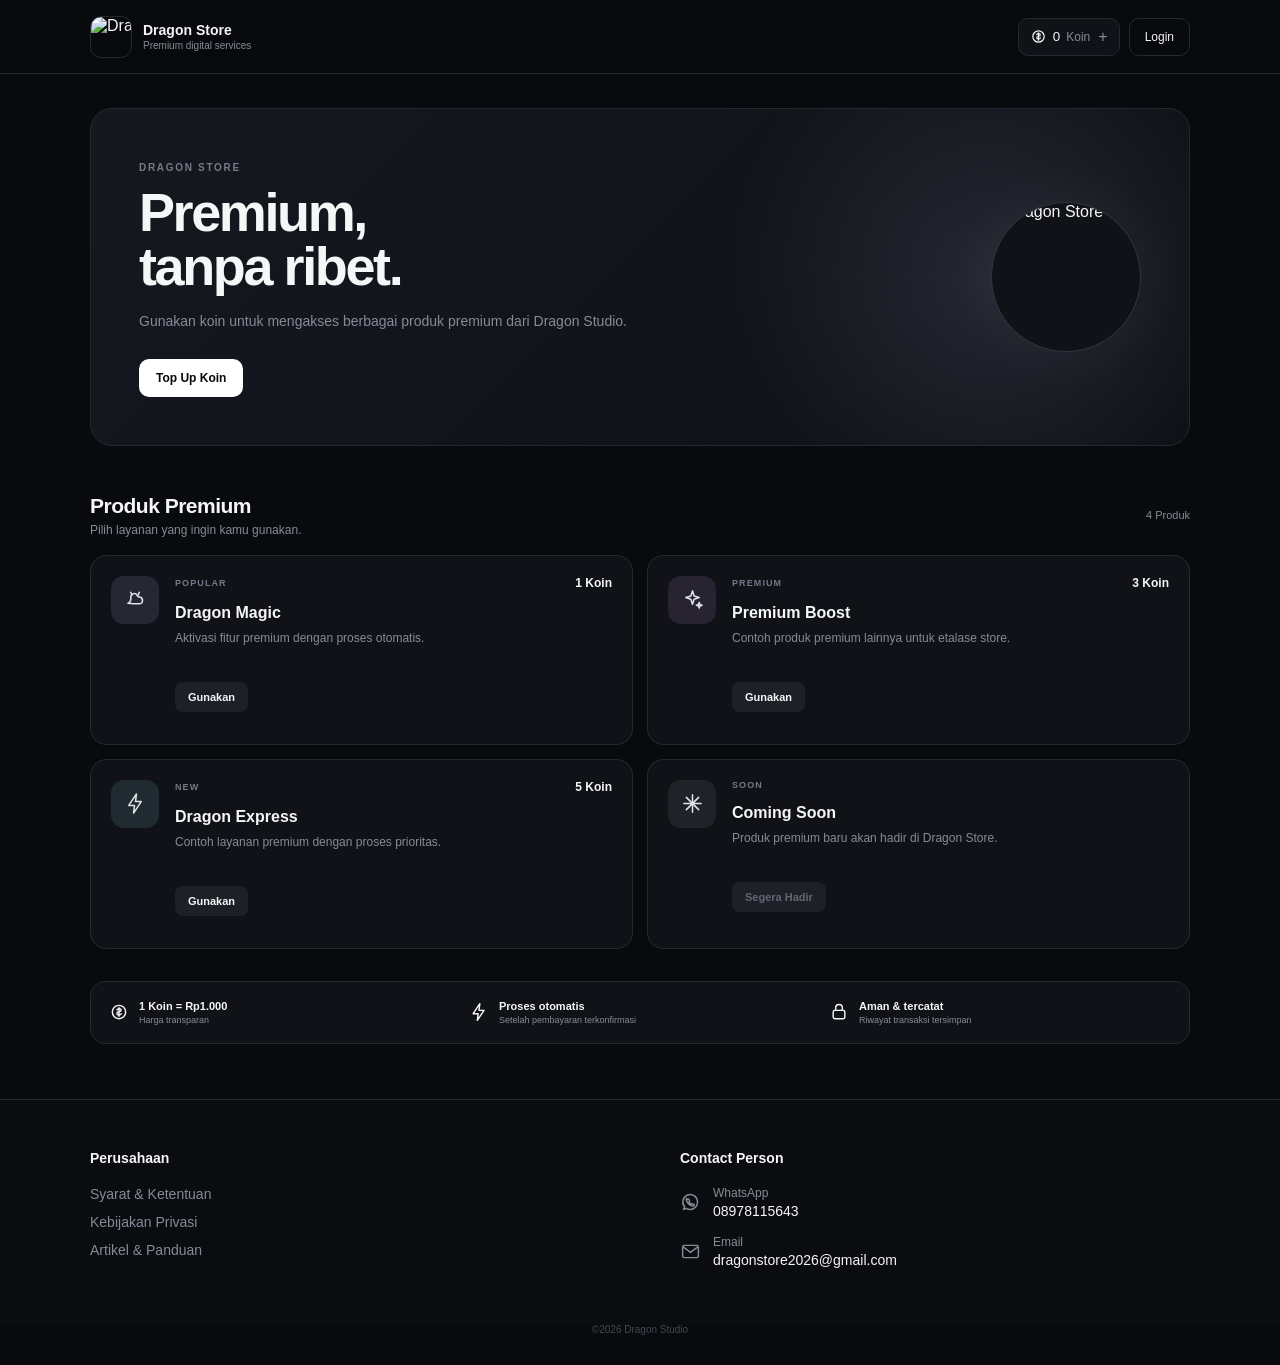
==== index.html @ 84c29829 "Add files via upload" ====
<!DOCTYPE html>
<html lang="id">
<head>
  <meta charset="UTF-8">
  <meta name="viewport" content="width=device-width, initial-scale=1.0">

  <title>Dragon Store</title>

  <link rel="stylesheet" href="style.css">
</head>

<body>

  <!-- =========================
       NAVBAR
  ========================== -->

  <header class="navbar">

    <div class="brand">

      <img
        src="assets/logo.jpg"
        alt="Dragon Store"
        class="brand-logo"
      >

      <div>
        <div class="brand-name">
          Dragon Store
        </div>

        <div class="brand-subtitle">
          Premium digital services
        </div>
      </div>

    </div>


    <div class="nav-actions">

      <!-- COIN BALANCE -->

      <button
        class="coin-pill"
        id="openTopup"
      >

        <svg
          class="icon coin-icon"
          viewBox="0 0 24 24"
          aria-hidden="true"
        >
          <circle
            cx="12"
            cy="12"
            r="8"
          ></circle>

          <path
            d="M9.5 9.5c.4-1 1.4-1.5 2.6-1.5
               1.4 0 2.4.7 2.4 1.8
               0 1.2-1.1 1.7-2.5 1.9
               -1.3.2-2.5.7-2.5 1.9
               0 1.1 1 1.9 2.5 1.9
               1.2 0 2.2-.5 2.6-1.5"
          ></path>

          <path
            d="M12 6.8v10.4"
          ></path>

        </svg>


        <span id="coinBalance">
          0
        </span>

        <span class="coin-label">
          Koin
        </span>

        <span class="plus">
          +
        </span>

      </button>


      <!-- LOGIN -->

      <button class="login-btn">
        Login
      </button>

    </div>

  </header>



  <!-- =========================
       MAIN
  ========================== -->

  <main class="container">


    <!-- =========================
         HERO
    ========================== -->

    <section class="hero">

      <div>

        <span class="eyebrow">
          DRAGON STORE
        </span>


        <h1>
          Premium,<br>
          tanpa ribet.
        </h1>


        <p>
          Gunakan koin untuk mengakses
          berbagai produk premium dari
          Dragon Studio.
        </p>


        <button
          class="hero-btn"
          id="heroTopup"
        >
          Top Up Koin
        </button>

      </div>


      <!-- LOGO -->

      <div class="hero-logo">

        <img
          src="assets/logo.jpg"
          alt="Dragon Store"
        >

      </div>

    </section>



    <!-- =========================
         PRODUCT HEADER
    ========================== -->

    <section class="section-head">

      <div>

        <h2>
          Produk Premium
        </h2>

        <p>
          Pilih layanan yang ingin kamu gunakan.
        </p>

      </div>


      <span class="product-count">
        4 Produk
      </span>

    </section>



    <!-- =========================
         PRODUCTS
    ========================== -->

    <section class="products">


      <!-- DRAGON MAGIC -->

      <article class="product-card featured">

        <div class="product-icon">

          <svg
            viewBox="0 0 24 24"
            aria-hidden="true"
          >

            <path
              d="M4 16c2.5-1.1 3.4-3.7 3.1-6.1
                 -.2-1.6.7-3.2 2.3-3.8
                 1.7-.7 3.5.1 4.3 1.6
                 .5 1 1.4 1.6 2.5 1.8
                 1.8.3 3.1 1.7 3.1 3.5
                 0 2-1.6 3.5-3.7 3.5
                 H10c-2.2 0-4.2-.2-6-.5Z"
            ></path>

            <path
              d="M8.5 7.1 7 4.5"
            ></path>

            <path
              d="M14.8 7.2 16 4.5"
            ></path>

          </svg>

        </div>


        <div class="product-content">

          <div class="product-top">

            <span class="tag">
              POPULAR
            </span>

            <span class="price">
              1 Koin
            </span>

          </div>


          <h3>
            Dragon Magic
          </h3>


          <p>
            Aktivasi fitur premium
            dengan proses otomatis.
          </p>


          <button
            class="buy-btn"
            data-product="Dragon Magic"
            data-price="1"
          >
            Gunakan
          </button>

        </div>

      </article>



      <!-- PREMIUM BOOST -->

      <article class="product-card">

        <div class="product-icon purple">

          <svg
            viewBox="0 0 24 24"
            aria-hidden="true"
          >

            <path
              d="m12 3 1.7 5.3L19 10
                 l-5.3 1.7L12 17
                 l-1.7-5.3L5 10
                 l5.3-1.7L12 3Z"
            ></path>

            <path
              d="m19 15 .7 2.3L22 18
                 l-2.3.7L19 21
                 l-.7-2.3L16 18
                 l2.3-.7L19 15Z"
            ></path>

          </svg>

        </div>


        <div class="product-content">

          <div class="product-top">

            <span class="tag">
              PREMIUM
            </span>

            <span class="price">
              3 Koin
            </span>

          </div>


          <h3>
            Premium Boost
          </h3>


          <p>
            Contoh produk premium lainnya
            untuk etalase store.
          </p>


          <button
            class="buy-btn"
            data-product="Premium Boost"
            data-price="3"
          >
            Gunakan
          </button>

        </div>

      </article>



      <!-- DRAGON EXPRESS -->

      <article class="product-card">

        <div class="product-icon blue">

          <svg
            viewBox="0 0 24 24"
            aria-hidden="true"
          >

            <path
              d="m13 2-8 12h6l-1 8
                 8-12h-6l1-8Z"
            ></path>

          </svg>

        </div>


        <div class="product-content">

          <div class="product-top">

            <span class="tag">
              NEW
            </span>

            <span class="price">
              5 Koin
            </span>

          </div>


          <h3>
            Dragon Express
          </h3>


          <p>
            Contoh layanan premium
            dengan proses prioritas.
          </p>


          <button
            class="buy-btn"
            data-product="Dragon Express"
            data-price="5"
          >
            Gunakan
          </button>

        </div>

      </article>



      <!-- COMING SOON -->

      <article class="product-card muted-card">

        <div class="product-icon gray">

          <svg
            viewBox="0 0 24 24"
            aria-hidden="true"
          >

            <path
              d="M12 3v18"
            ></path>

            <path
              d="M3 12h18"
            ></path>

            <path
              d="M5.6 5.6l12.8 12.8"
            ></path>

            <path
              d="M18.4 5.6 5.6 18.4"
            ></path>

          </svg>

        </div>


        <div class="product-content">

          <div class="product-top">

            <span class="tag">
              SOON
            </span>

          </div>


          <h3>
            Coming Soon
          </h3>


          <p>
            Produk premium baru akan
            hadir di Dragon Store.
          </p>


          <button
            class="buy-btn disabled"
            disabled
          >
            Segera Hadir
          </button>

        </div>

      </article>

    </section>



    <!-- =========================
         INFO STRIP
    ========================== -->

    <section class="info-strip">


      <!-- PRICE -->

      <div>

        <svg
          class="info-icon"
          viewBox="0 0 24 24"
          aria-hidden="true"
        >

          <circle
            cx="12"
            cy="12"
            r="8"
          ></circle>

          <path
            d="M9.5 9.5c.4-1 1.4-1.5 2.6-1.5
               1.4 0 2.4.7 2.4 1.8
               0 1.2-1.1 1.7-2.5 1.9
               -1.3.2-2.5.7-2.5 1.9
               0 1.1 1 1.9 2.5 1.9
               1.2 0 2.2-.5 2.6-1.5"
          ></path>

          <path
            d="M12 6.8v10.4"
          ></path>

        </svg>


        <span>

          <strong>
            1 Koin = Rp1.000
          </strong>

          <small>
            Harga transparan
          </small>

        </span>

      </div>



      <!-- FAST -->

      <div>

        <svg
          class="info-icon"
          viewBox="0 0 24 24"
          aria-hidden="true"
        >

          <path
            d="m13 2-8 12h6l-1 8
               8-12h-6l1-8Z"
          ></path>

        </svg>


        <span>

          <strong>
            Proses otomatis
          </strong>

          <small>
            Setelah pembayaran terkonfirmasi
          </small>

        </span>

      </div>



      <!-- SECURITY -->

      <div>

        <svg
          class="info-icon"
          viewBox="0 0 24 24"
          aria-hidden="true"
        >

          <rect
            x="5"
            y="10"
            width="14"
            height="10"
            rx="2"
          ></rect>

          <path
            d="M8 10V7a4 4 0 0 1 8 0v3"
          ></path>

        </svg>


        <span>

          <strong>
            Aman & tercatat
          </strong>

          <small>
            Riwayat transaksi tersimpan
          </small>

        </span>

      </div>

    </section>

  </main>



  <!-- =========================
       TOP UP MODAL
  ========================== -->

  <div
    class="modal-backdrop"
    id="topupModal"
  >

    <div class="modal">


      <button
        class="close-btn"
        id="closeTopup"
        aria-label="Tutup"
      >
        �
      </button>


      <span class="eyebrow">
        WALLET
      </span>


      <h2>
        Top Up Koin
      </h2>


      <p class="modal-desc">
        1 Koin bernilai Rp1.000.
        Pilih paket yang kamu inginkan.
      </p>



      <!-- CURRENT BALANCE -->

      <div class="balance-box">

        <span>
          Saldo saat ini
        </span>


        <strong>

          <svg
            class="mini-coin"
            viewBox="0 0 24 24"
            aria-hidden="true"
          >

            <circle
              cx="12"
              cy="12"
              r="8"
            ></circle>

            <path
              d="M9.5 9.5c.4-1 1.4-1.5 2.6-1.5
                 1.4 0 2.4.7 2.4 1.8
                 0 1.2-1.1 1.7-2.5 1.9
                 -1.3.2-2.5.7-2.5 1.9
                 0 1.1 1 1.9 2.5 1.9
                 1.2 0 2.2-.5 2.6-1.5"
            ></path>

            <path
              d="M12 6.8v10.4"
            ></path>

          </svg>


          <span id="modalBalance">
            0
          </span>

          Koin

        </strong>

      </div>



      <!-- PACKAGES -->

      <div class="packages">

        <button
          class="package active"
          data-coins="1"
        >
          <strong>1</strong>
          <span>Koin</span>
          <small>Rp1.000</small>
        </button>


        <button
          class="package"
          data-coins="5"
        >
          <strong>5</strong>
          <span>Koin</span>
          <small>Rp5.000</small>
        </button>


        <button
          class="package"
          data-coins="10"
        >
          <strong>10</strong>
          <span>Koin</span>
          <small>Rp10.000</small>
        </button>


        <button
          class="package"
          data-coins="25"
        >
          <strong>25</strong>
          <span>Koin</span>
          <small>Rp25.000</small>
        </button>


        <button
          class="package"
          data-coins="50"
        >
          <strong>50</strong>
          <span>Koin</span>
          <small>Rp50.000</small>
        </button>


        <button
          class="package"
          data-coins="100"
        >
          <strong>100</strong>
          <span>Koin</span>
          <small>Rp100.000</small>
        </button>

      </div>



      <!-- TOTAL -->

      <div class="checkout-summary">

        <span>
          Total pembayaran
        </span>

        <strong id="topupTotal">
          Rp1.000
        </strong>

      </div>



      <!-- CHECKOUT -->

      <button
        class="checkout-btn"
        id="checkoutBtn"
      >
        Lanjutkan Pembayaran
      </button>


      <p class="demo-note">
        Mode demo: payment gateway belum disambungkan.
      </p>

    </div>

  </div>



  <!-- =========================
       TOAST
  ========================== -->

  <div
    class="toast"
    id="toast"
  ></div>

<section class="footer-info">
  <div class="footer-info-inner">

    <div class="footer-column">
      <h3>Perusahaan</h3>

<a href="terms.html" class="footer-link">
  Syarat & Ketentuan
</a>
<a href="privacy.html" class="footer-link">
  Kebijakan Privasi
</a>
      <a href="#" class="footer-link">Artikel & Panduan</a>
    </div>

    <div class="footer-column">
      <h3>Contact Person</h3>

      <a
        href="https://wa.me/628978115643"
        target="_blank"
        rel="noopener noreferrer"
        class="footer-contact"
      >
        <svg viewBox="0 0 24 24" class="footer-icon">
          <path d="M20 11.5a8.4 8.4 0 0 1-12.8 7.2L4 20l1.3-3.1A8.4 8.4 0 1 1 20 11.5Z"/>
          <path d="M8.5 8.5c.2-.4.4-.4.7-.4h.5c.2 0 .4.1.5.4l.7 1.6c.1.2.1.4-.1.6l-.6.7c.7 1.1 1.6 2 2.8 2.7l.7-.6c.2-.2.4-.2.6-.1l1.6.7c.3.1.4.3.4.5v.5c0 .3-.1.5-.4.7-.5.3-1.1.4-1.7.3-1.5-.3-3.1-1.2-4.5-2.5-1.3-1.3-2.2-2.9-2.5-4.5-.1-.6 0-1.2.3-1.7Z"/>
        </svg>

        <span>
          <small>WhatsApp</small>
          08978115643
        </span>
      </a>

      <a
        href="mailto:dragonstore2026@gmail.com"
        class="footer-contact"
      >
        <svg viewBox="0 0 24 24" class="footer-icon">
          <rect x="3" y="5" width="18" height="14" rx="2"/>
          <path d="m4 7 8 6 8-6"/>
        </svg>

        <span>
          <small>Email</small>
          dragonstore2026@gmail.com
        </span>
      </a>
    </div>

  </div>
</section>

  <!-- =========================
       FOOTER
  ========================== -->

  <footer>
    ©2026 Dragon Studio
  </footer>


  <script src="index.js"></script>

</body>
</html>
---- style.css ----
/* ========================================
   RESET
======================================== */

* {
  box-sizing: border-box;
  margin: 0;
  padding: 0;
}

:root {
  --bg: #090a0d;
  --surface: #101217;
  --surface-hover: #15181e;
  --border: #242831;

  --text: #f5f6f8;
  --muted: #858b98;
  --subtle: #555b67;

  --white: #ffffff;
  --black: #090a0d;
}


/* ========================================
   BODY
======================================== */

body {
  min-height: 100vh;

  background: var(--bg);
  color: var(--text);

  font-family:
    Inter,
    -apple-system,
    BlinkMacSystemFont,
    "Segoe UI",
    sans-serif;
}


/* ========================================
   BUTTON
======================================== */

button {
  font-family: inherit;
}


/* ========================================
   NAVBAR
======================================== */

.navbar {
  position: sticky;
  top: 0;
  z-index: 100;

  height: 74px;

  padding: 0 max(
    22px,
    calc((100% - 1100px) / 2)
  );

  display: flex;
  align-items: center;
  justify-content: space-between;

  border-bottom: 1px solid var(--border);

  background: rgba(9, 10, 13, 0.92);

  backdrop-filter: blur(16px);
}


/* ========================================
   BRAND
======================================== */

.brand {
  display: flex;
  align-items: center;

  gap: 11px;
}

.brand-logo {
  width: 42px;
  height: 42px;

  object-fit: cover;

  border-radius: 11px;

  border: 1px solid var(--border);
}

.brand-name {
  font-size: 14px;
  font-weight: 700;
}

.brand-subtitle {
  margin-top: 2px;

  color: var(--muted);

  font-size: 10px;
}


/* ========================================
   NAV ACTIONS
======================================== */

.nav-actions {
  display: flex;
  align-items: center;

  gap: 9px;
}


/* ========================================
   COIN BUTTON
======================================== */

.coin-pill {
  height: 38px;

  display: flex;
  align-items: center;

  gap: 6px;

  padding: 0 11px;

  border: 1px solid var(--border);
  border-radius: 10px;

  background: var(--surface);
  color: var(--text);

  cursor: pointer;

  transition: 0.2s;
}

.coin-pill:hover {
  background: var(--surface-hover);

  border-color: #343943;
}

.coin-label {
  color: var(--muted);

  font-size: 12px;
}

.plus {
  margin-left: 2px;

  color: var(--muted);

  font-size: 16px;
}


/* ========================================
   SVG ICON
======================================== */

.icon,
.info-icon,
.mini-coin {
  fill: none;

  stroke: currentColor;

  stroke-width: 1.7;

  stroke-linecap: round;
  stroke-linejoin: round;
}

.coin-icon {
  width: 17px;
  height: 17px;
}


/* ========================================
   LOGIN
======================================== */

.login-btn {
  height: 38px;

  padding: 0 15px;

  border: 1px solid var(--border);
  border-radius: 10px;

  background: transparent;

  color: var(--text);

  font-size: 12px;

  cursor: pointer;

  transition: 0.2s;
}

.login-btn:hover {
  background: var(--surface-hover);

  border-color: #343943;
}


/* ========================================
   MAIN CONTAINER
======================================== */

.container {
  width: min(
    calc(100% - 44px),
    1100px
  );

  margin: 0 auto;
}


/* ========================================
   HERO
======================================== */

.hero {
  min-height: 330px;

  margin-top: 34px;

  padding: 48px;

  display: flex;
  align-items: center;
  justify-content: space-between;

  overflow: hidden;

  border: 1px solid var(--border);
  border-radius: 22px;

  background:
    radial-gradient(
      circle at 82% 50%,
      #242832 0,
      transparent 29%
    ),
    linear-gradient(
      135deg,
      #15181f,
      #0e1015
    );
}

.hero-content {
  position: relative;
  z-index: 2;
}


/* ========================================
   EYEBROW
======================================== */

.eyebrow {
  color: #747b88;

  font-size: 10px;

  font-weight: 800;

  letter-spacing: 1.7px;
}


/* ========================================
   HERO TITLE
======================================== */

.hero h1 {
  max-width: 560px;

  margin-top: 10px;

  font-size: clamp(
    32px,
    6vw,
    54px
  );

  line-height: 1;

  letter-spacing: -2.4px;
}


/* ========================================
   HERO DESCRIPTION
======================================== */

.hero p {
  max-width: 500px;

  margin: 17px 0 25px;

  color: var(--muted);

  font-size: 14px;

  line-height: 1.7;
}


/* ========================================
   HERO BUTTON
======================================== */

.hero-btn {
  padding: 12px 17px;

  border: none;
  border-radius: 10px;

  background: var(--white);

  color: var(--black);

  font-size: 12px;

  font-weight: 700;

  cursor: pointer;

  transition: 0.2s;
}

.hero-btn:hover {
  transform: translateY(-1px);

  box-shadow:
    0 8px 25px rgba(
      255,
      255,
      255,
      0.08
    );
}


/* ========================================
   HERO LOGO
======================================== */

.hero-logo {
  width: 150px;
  height: 150px;

  flex: 0 0 auto;

  display: grid;
  place-items: center;

  overflow: hidden;

  border: 1px solid #30343e;

  border-radius: 50%;

  background: #101217;

  box-shadow:
    0 0 80px rgba(
      255,
      255,
      255,
      0.05
    );
}

.hero-logo img {
  width: 100%;
  height: 100%;

  object-fit: cover;
}


/* ========================================
   SECTION HEADER
======================================== */

.section-head {
  display: flex;
  align-items: center;
  justify-content: space-between;

  margin: 48px 0 18px;
}

.section-head h2 {
  font-size: 21px;

  letter-spacing: -0.5px;
}

.section-head p {
  margin-top: 5px;

  color: var(--muted);

  font-size: 12px;
}

.product-count {
  color: var(--muted);

  font-size: 11px;
}


/* ========================================
   PRODUCTS
======================================== */

.products {
  display: grid;

  grid-template-columns:
    repeat(2, 1fr);

  gap: 14px;
}


/* ========================================
   PRODUCT CARD
======================================== */

.product-card {
  min-height: 190px;

  padding: 20px;

  display: flex;

  gap: 16px;

  border: 1px solid var(--border);

  border-radius: 16px;

  background: var(--surface);

  transition:
    transform 0.2s,
    border-color 0.2s,
    background 0.2s;
}

.product-card:hover {
  transform: translateY(-2px);

  border-color: #353a45;

  background: var(--surface-hover);
}


/* ========================================
   PRODUCT ICON
======================================== */

.product-icon {
  width: 48px;
  height: 48px;

  flex: 0 0 auto;

  display: grid;
  place-items: center;

  border-radius: 13px;

  background: #252832;
}

.product-icon svg {
  width: 23px;
  height: 23px;

  fill: none;

  stroke: #dfe2e8;

  stroke-width: 1.6;

  stroke-linecap: round;
  stroke-linejoin: round;
}

.product-icon.purple {
  background: #282330;
}

.product-icon.blue {
  background: #202a31;
}

.product-icon.gray {
  background: #202227;
}


/* ========================================
   PRODUCT CONTENT
======================================== */

.product-content {
  width: 100%;
}

.product-top {
  display: flex;
  align-items: center;
  justify-content: space-between;

  gap: 10px;
}

.tag {
  color: #737987;

  font-size: 9px;

  font-weight: 800;

  letter-spacing: 1.1px;
}

.price {
  font-size: 12px;

  font-weight: 700;
}

.product-card h3 {
  margin-top: 14px;

  font-size: 16px;
}

.product-card p {
  min-height: 38px;

  margin-top: 7px;

  color: var(--muted);

  font-size: 12px;

  line-height: 1.6;
}


/* ========================================
   PRODUCT BUTTON
======================================== */

.buy-btn {
  margin-top: 15px;

  padding: 9px 13px;

  border: none;

  border-radius: 8px;

  background: #1d2027;

  color: var(--text);

  font-size: 11px;

  font-weight: 700;

  cursor: pointer;

  transition: 0.2s;
}

.buy-btn:hover {
  background: #282c35;
}

.buy-btn.disabled {
  color: #626774;

  cursor: default;
}


/* ========================================
   INFO STRIP
======================================== */

.info-strip {
  margin: 32px 0 55px;

  padding: 18px;

  display: grid;

  grid-template-columns:
    repeat(3, 1fr);

  gap: 18px;

  border: 1px solid var(--border);

  border-radius: 15px;

  background: var(--surface);
}

.info-strip div {
  display: flex;

  align-items: center;

  gap: 10px;
}

.info-icon {
  width: 20px;
  height: 20px;

  flex: 0 0 auto;
}

.info-strip strong,
.info-strip small {
  display: block;
}

.info-strip strong {
  font-size: 11px;
}

.info-strip small {
  margin-top: 3px;

  color: var(--muted);

  font-size: 9px;
}


/* ========================================
   FOOTER
======================================== */

footer {
  padding: 0 20px 30px;

  text-align: center;

  color: #444954;

  font-size: 10px;
}


/* ========================================
   MODAL BACKDROP
======================================== */

.modal-backdrop {
  position: fixed;

  inset: 0;

  z-index: 300;

  display: none;

  place-items: center;

  padding: 20px;

  background:
    rgba(0, 0, 0, 0.68);

  backdrop-filter: blur(8px);
}

.modal-backdrop.open {
  display: grid;
}


/* ========================================
   MODAL
======================================== */

.modal {
  position: relative;

  width: min(
    100%,
    470px
  );

  max-height: 90vh;

  overflow: auto;

  padding: 28px;

  border: 1px solid var(--border);

  border-radius: 18px;

  background: #111318;

  box-shadow:
    0 25px 80px rgba(
      0,
      0,
      0,
      0.5
    );

  animation:
    modalIn 0.2s ease;
}

@keyframes modalIn {

  from {
    opacity: 0;

    transform:
      translateY(8px)
      scale(0.99);
  }

  to {
    opacity: 1;

    transform:
      translateY(0)
      scale(1);
  }

}


/* ========================================
   CLOSE BUTTON
======================================== */

.close-btn {
  position: absolute;

  top: 14px;
  right: 14px;

  width: 31px;
  height: 31px;

  display: grid;
  place-items: center;

  border: 1px solid var(--border);

  border-radius: 8px;

  background: transparent;

  color: var(--muted);

  cursor: pointer;

  font-size: 19px;

  line-height: 1;

  transition: 0.2s;
}

.close-btn:hover {
  background: var(--surface-hover);

  color: var(--text);
}


/* ========================================
   MODAL CONTENT
======================================== */

.modal h2 {
  margin-top: 8px;

  font-size: 22px;
}

.modal-desc {
  margin: 7px 0 18px;

  color: var(--muted);

  font-size: 12px;

  line-height: 1.6;
}


/* ========================================
   BALANCE BOX
======================================== */

.balance-box {
  padding: 13px 14px;

  display: flex;

  align-items: center;
  justify-content: space-between;

  border: 1px solid var(--border);

  border-radius: 10px;

  background: #0d0f13;

  font-size: 11px;
}

.balance-box > span {
  color: var(--muted);
}

.balance-box strong {
  display: flex;

  align-items: center;

  gap: 5px;
}

.mini-coin {
  width: 15px;
  height: 15px;
}


/* ========================================
   COIN PACKAGES
======================================== */

.packages {
  margin: 14px 0;

  display: grid;

  grid-template-columns:
    repeat(3, 1fr);

  gap: 8px;
}

.package {
  min-height: 83px;

  padding: 11px 7px;

  border: 1px solid var(--border);

  border-radius: 10px;

  background: #0d0f13;

  color: var(--text);

  cursor: pointer;

  transition: 0.2s;
}

.package:hover {
  border-color: #414651;

  background: #15181e;
}

.package.active {
  border-color: #666c78;

  background: #1a1d23;
}

.package strong,
.package span,
.package small {
  display: block;
}

.package strong {
  font-size: 17px;
}

.package span {
  margin-top: 2px;

  color: var(--muted);

  font-size: 10px;
}

.package small {
  margin-top: 7px;

  font-size: 10px;
}


/* ========================================
   CHECKOUT SUMMARY
======================================== */

.checkout-summary {
  padding: 15px 0;

  display: flex;

  align-items: center;
  justify-content: space-between;

  border-top: 1px solid var(--border);

  font-size: 12px;
}

.checkout-summary span {
  color: var(--muted);
}


/* ========================================
   CHECKOUT BUTTON
======================================== */

.checkout-btn {
  width: 100%;

  height: 46px;

  border: none;

  border-radius: 9px;

  background: white;

  color: #090a0d;

  font-size: 12px;

  font-weight: 750;

  cursor: pointer;

  transition: 0.2s;
}

.checkout-btn:hover {
  transform: translateY(-1px);

  box-shadow:
    0 8px 25px rgba(
      255,
      255,
      255,
      0.08
    );
}


/* ========================================
   DEMO NOTE
======================================== */

.demo-note {
  margin-top: 11px;

  text-align: center;

  color: #575d69;

  font-size: 9px;
}


/* ========================================
   TOAST
======================================== */

.toast {
  position: fixed;

  left: 50%;
  bottom: 25px;

  z-index: 500;

  padding: 11px 15px;

  border: 1px solid var(--border);

  border-radius: 10px;

  background: #181b21;

  color: var(--text);

  font-size: 11px;

  opacity: 0;

  pointer-events: none;

  transform:
    translate(-50%, 10px);

  transition: 0.2s;
}

.toast.show {
  opacity: 1;

  transform:
    translate(-50%, 0);
}


/* ========================================
   TABLET
======================================== */

@media (max-width: 700px) {

  .navbar {
    padding: 0 16px;
  }

  .brand-subtitle {
    display: none;
  }

  .login-btn {
    display: none;
  }

  .container {
    width:
      min(
        calc(100% - 28px),
        600px
      );
  }

  .hero {
    min-height: 300px;

    padding: 30px 25px;
  }

  .hero-logo {
    display: none;
  }

  .products {
    grid-template-columns: 1fr;
  }

  .info-strip {
    grid-template-columns: 1fr;
  }

}


/* ========================================
   MOBILE
======================================== */

@media (max-width: 420px) {

  .navbar {
    height: 68px;
  }

  .brand-logo {
    width: 38px;
    height: 38px;
  }

  .brand-name {
    font-size: 13px;
  }

  .hero {
    margin-top: 20px;

    padding: 27px 22px;

    border-radius: 18px;
  }

  .hero h1 {
    font-size: 36px;

    letter-spacing: -1.8px;
  }

  .hero p {
    font-size: 13px;
  }

  .section-head {
    margin-top: 35px;
  }

  .product-card {
    padding: 17px;
  }

  .packages {
    grid-template-columns:
      repeat(2, 1fr);
  }

  .modal {
    padding: 24px 18px;

    border-radius: 16px;
  }

}

/* FOOTER INFO */

.footer-info {
  border-top: 1px solid var(--border);
  padding: 50px 0 40px;
  background: #0b0c10;
}

.footer-info-inner {
  width: min(1100px, calc(100% - 40px));
  margin: 0 auto;

  display: grid;
  grid-template-columns: 1fr 1fr;
  gap: 80px;
}

.footer-column h3 {
  margin: 0 0 20px;

  font-size: 14px;
  font-weight: 600;
  color: var(--text);
}

.footer-link {
  display: block;

  width: fit-content;
  margin-bottom: 12px;

  color: var(--muted);
  text-decoration: none;
  font-size: 14px;

  transition: color 0.2s ease;
}

.footer-link:hover {
  color: var(--text);
}

.footer-contact {
  display: flex;
  align-items: center;
  gap: 12px;

  width: fit-content;
  margin-bottom: 16px;

  color: var(--text);
  text-decoration: none;

  transition: opacity 0.2s ease;
}

.footer-contact:hover {
  opacity: 0.75;
}

.footer-icon {
  width: 21px;
  height: 21px;

  fill: none;
  stroke: currentColor;
  stroke-width: 1.7;
  stroke-linecap: round;
  stroke-linejoin: round;

  color: var(--muted);
  flex-shrink: 0;
}

.footer-contact span {
  display: flex;
  flex-direction: column;
  gap: 3px;

  font-size: 14px;
}

.footer-contact small {
  color: var(--muted);
  font-size: 12px;
}

/* MOBILE */

@media (max-width: 700px) {
  .footer-info {
    padding: 40px 0 30px;
  }

  .footer-info-inner {
    grid-template-columns: 1fr;
    gap: 35px;
  }
}

/* =========================
   LEGAL / TERMS PAGE
========================= */

.legal-page {
  width: min(920px, calc(100% - 40px));
  margin: 0 auto;
  padding: 70px 0 90px;
}

/* =========================
   LEGAL HEADER
========================= */

.legal-header {
  padding: 25px 0 38px;
  border-bottom: 1px solid var(--border);
}

.legal-label {
  display: block;

  margin-bottom: 12px;

  font-size: 11px;
  font-weight: 500;
  letter-spacing: 0.08em;

  color: #777d88;
}

.legal-header h1 {
  margin: 0;

  font-size: clamp(32px, 7vw, 44px);
  line-height: 1.15;
  letter-spacing: -0.045em;
  font-weight: 500;

  color: #f1f2f4;
}

.legal-header p {
  max-width: 620px;

  margin: 16px 0 0;

  font-size: 14px;
  line-height: 1.7;
  font-weight: 400;

  color: #858b96;
}

.legal-updated {
  margin-top: 14px;

  font-size: 11px;
  font-weight: 400;

  color: #626873;
}

/* =========================
   NAVBAR
========================= */

.navbar {
  position: relative;
  width: 100%;

  border-bottom: 1px solid var(--border);

  background: rgba(9, 10, 13, 0.92);

  backdrop-filter: blur(12px);
  -webkit-backdrop-filter: blur(12px);
}

.nav-inner {
  width: min(1100px, calc(100% - 32px));
  min-height: 72px;

  margin: 0 auto;

  display: flex;
  align-items: center;
  justify-content: space-between;

  gap: 16px;
}


/* BRAND */

.brand {
  display: inline-flex;
  align-items: center;

  gap: 11px;

  min-width: 0;

  color: var(--text);
  text-decoration: none;

  white-space: nowrap;
}

.brand-logo {
  width: 42px;
  height: 42px;

  flex: 0 0 42px;

  border-radius: 11px;

  object-fit: cover;

  border: 1px solid var(--border);
}

.brand span {
  overflow: hidden;

  font-size: 15px;
  font-weight: 600;

  text-overflow: ellipsis;
}


/* BACK BUTTON */

.back-btn {
  display: inline-flex;
  align-items: center;
  justify-content: center;

  gap: 8px;

  flex-shrink: 0;

  padding: 9px 13px;

  border: 1px solid var(--border);
  border-radius: 9px;

  background: transparent;

  color: var(--muted);
  text-decoration: none;

  font-size: 13px;

  transition:
    color 0.2s ease,
    background 0.2s ease,
    border-color 0.2s ease;
}

.back-btn:hover {
  color: var(--text);
  background: var(--surface);
  border-color: #343943;
}

.back-icon {
  width: 17px;
  height: 17px;

  flex-shrink: 0;

  fill: none;
  stroke: currentColor;
  stroke-width: 1.8;
  stroke-linecap: round;
  stroke-linejoin: round;
}


/* CONTENT */

.legal-content {
  padding-top: 45px;
}

.legal-section {
  display: grid;
  grid-template-columns: 55px 1fr;
  gap: 20px;

  padding: 0 0 42px;
  margin-bottom: 42px;

  border-bottom: 1px solid var(--border);
}

.legal-section:last-child {
  margin-bottom: 0;
}

.section-number {
  padding-top: 3px;

  font-size: 12px;
  font-weight: 600;

  color: var(--muted);
}

.legal-section h2 {
  margin: 0 0 15px;

  font-size: 19px;
  font-weight: 600;

  color: var(--text);
}

.legal-section p {
  margin: 0 0 14px;

  font-size: 14px;
  line-height: 1.85;

  color: var(--muted);
}

.legal-section p:last-child {
  margin-bottom: 0;
}


/* LIST */

.legal-section ul {
  margin: 15px 0 18px;
  padding-left: 20px;

  color: var(--muted);
}

.legal-section li {
  margin-bottom: 8px;

  font-size: 14px;
  line-height: 1.7;
}


/* NOTE */

.legal-note {
  display: flex;
  flex-direction: column;
  gap: 6px;

  margin: 20px 0;

  padding: 17px 18px;

  border: 1px solid var(--border);
  border-radius: 11px;

  background: var(--surface);
}

.legal-note strong {
  font-size: 13px;
  color: var(--text);
}

.legal-note span {
  font-size: 13px;
  line-height: 1.7;
  color: var(--muted);
}


/* COIN INFO */

.coin-info {
  display: flex;
  align-items: center;
  gap: 12px;

  width: fit-content;

  margin: 20px 0;
  padding: 15px 18px;

  border: 1px solid var(--border);
  border-radius: 11px;

  background: var(--surface);
}

.coin-value,
.coin-price {
  font-size: 14px;
  font-weight: 600;

  color: var(--text);
}

.coin-equals {
  color: var(--muted);
}


/* CONTACT */

.contact-box {
  display: grid;
  grid-template-columns: 1fr 1fr;
  gap: 12px;

  margin-top: 20px;
}

.contact-box a {
  display: flex;
  flex-direction: column;
  gap: 5px;

  padding: 17px 18px;

  border: 1px solid var(--border);
  border-radius: 11px;

  background: var(--surface);

  text-decoration: none;

  transition:
    border-color 0.2s ease,
    background 0.2s ease;
}

.contact-box a:hover {
  border-color: #343943;
  background: #13151a;
}

.contact-box span {
  font-size: 12px;
  color: var(--muted);
}

.contact-box strong {
  font-size: 14px;
  font-weight: 500;
  color: var(--text);
}


/* BACK BUTTON */

.back-btn {
  display: inline-flex;
  align-items: center;
  gap: 8px;

  padding: 9px 13px;

  border: 1px solid var(--border);
  border-radius: 9px;

  color: var(--muted);
  text-decoration: none;

  font-size: 13px;

  transition:
    color 0.2s ease,
    background 0.2s ease,
    border-color 0.2s ease;
}

.back-btn:hover {
  color: var(--text);
  background: var(--surface);
  border-color: #343943;
}

.back-icon {
  width: 16px;
  height: 16px;

  fill: none;
  stroke: currentColor;
  stroke-width: 1.8;
  stroke-linecap: round;
  stroke-linejoin: round;
}


/* FOOTER */

.site-footer {
  border-top: 1px solid var(--border);

  padding: 28px 20px;

  text-align: center;

  color: var(--muted);
  font-size: 12px;
}


/* MOBILE */

@media (max-width: 700px) {

  .legal-page {
    width: calc(100% - 30px);
    padding: 45px 0 60px;
  }

  .legal-header {
    padding-bottom: 32px;
  }

  .legal-content {
    padding-top: 32px;
  }

  .legal-section {
    grid-template-columns: 38px 1fr;
    gap: 12px;

    padding-bottom: 32px;
    margin-bottom: 32px;
  }

  .legal-section h2 {
    font-size: 17px;
  }

  .legal-section p,
  .legal-section li {
    font-size: 13px;
  }

  .contact-box {
    grid-template-columns: 1fr;
  }

}
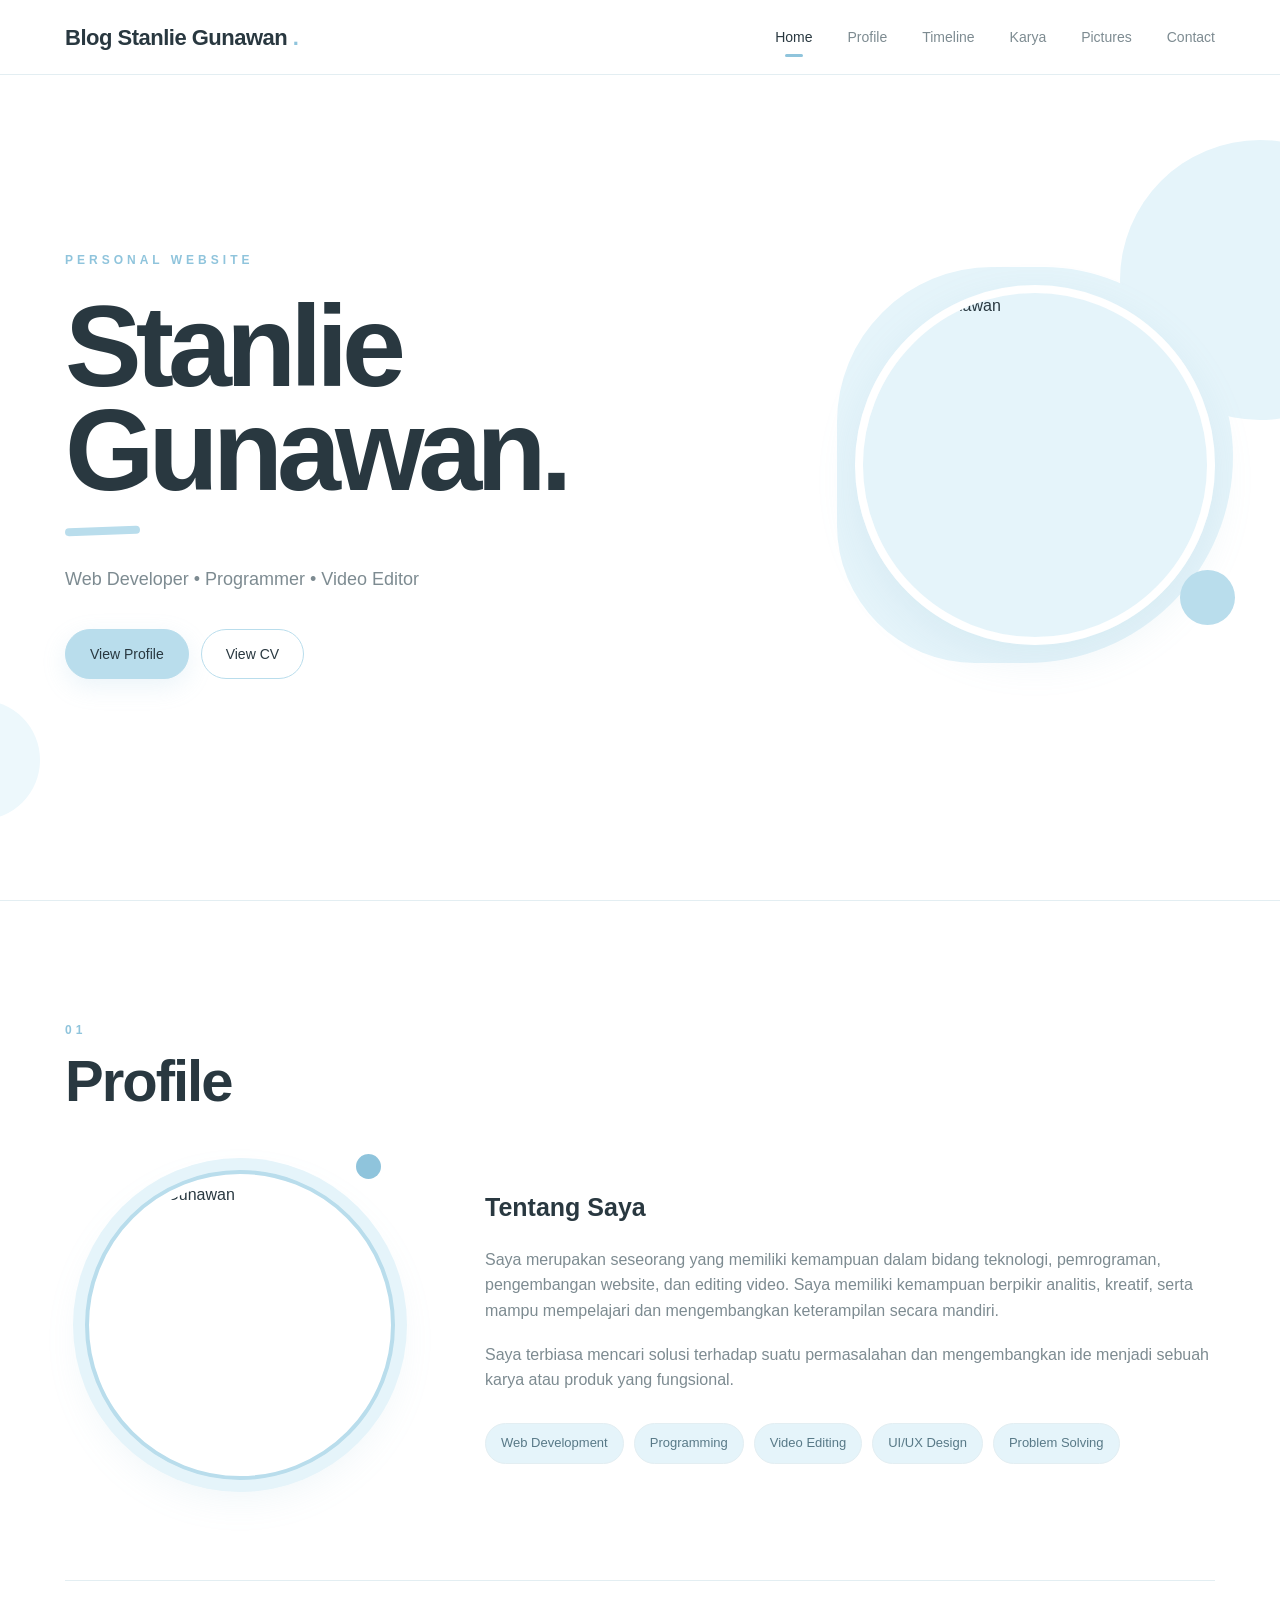
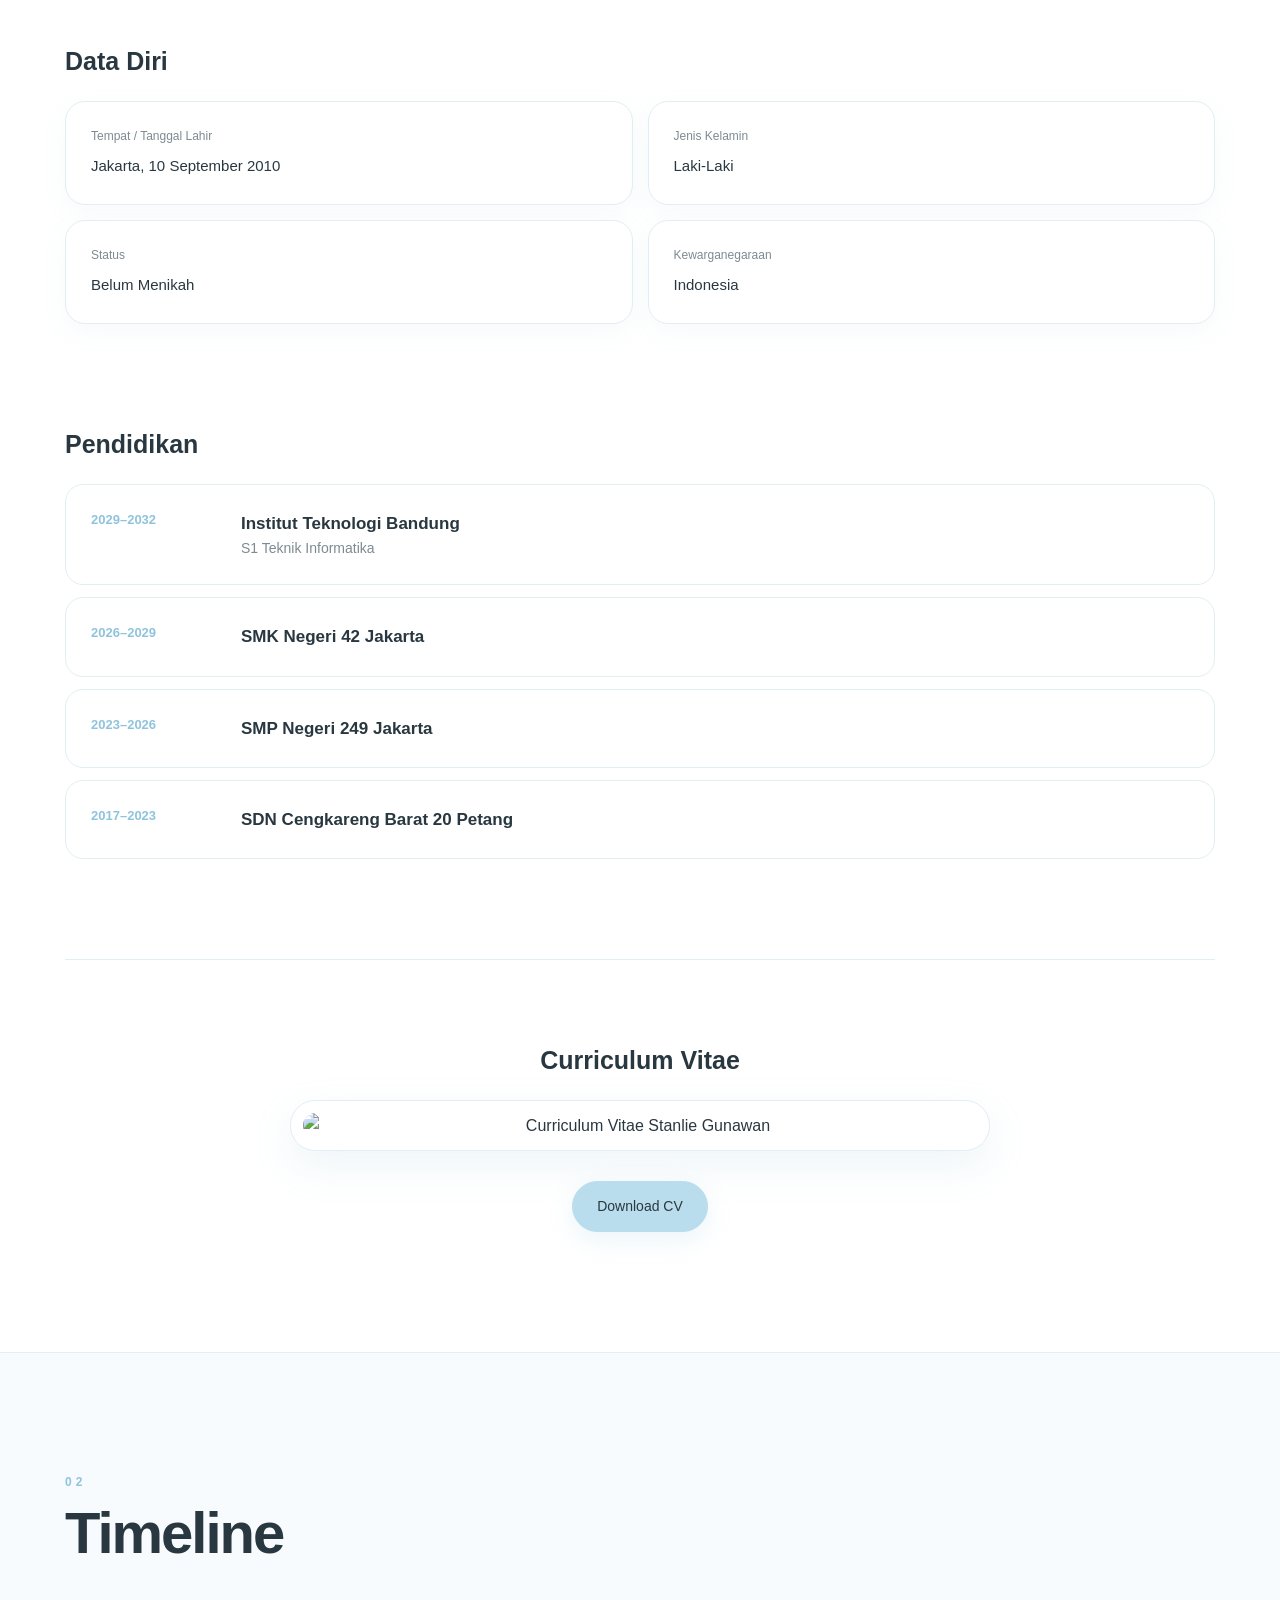
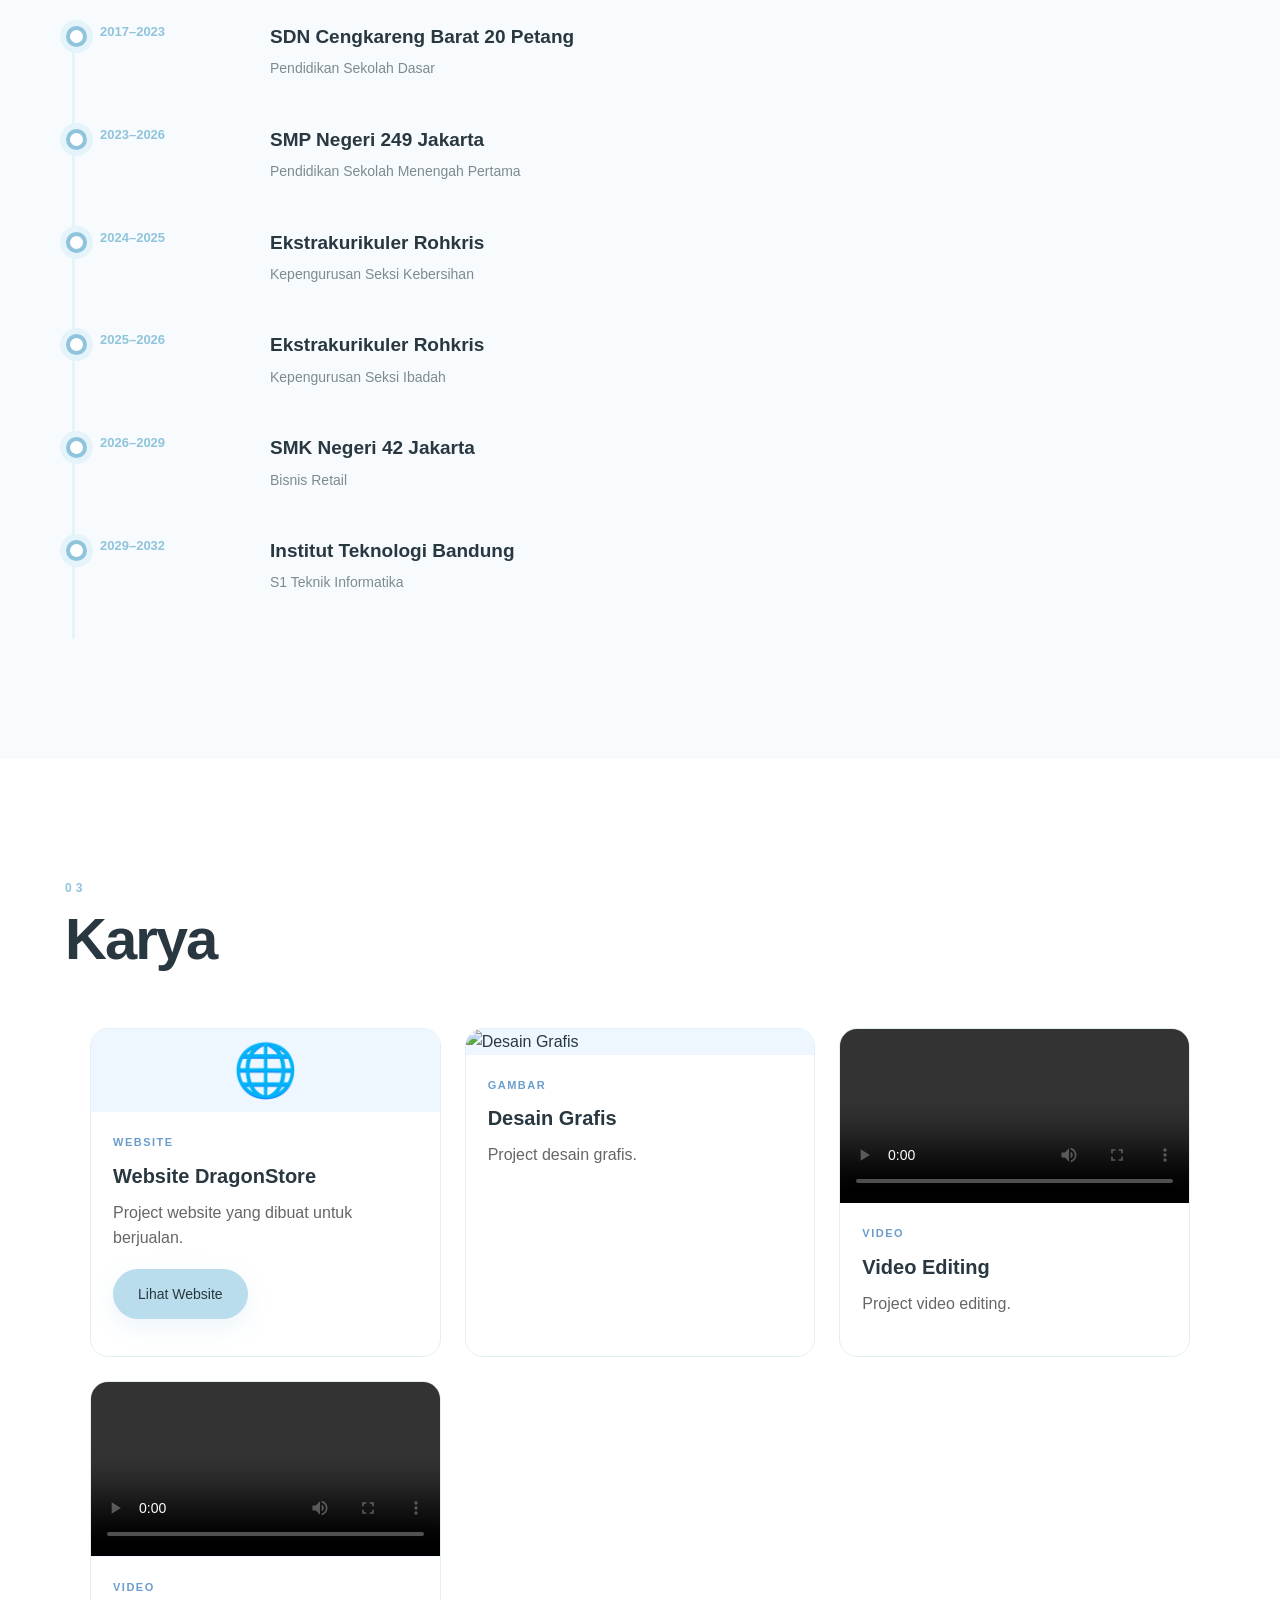
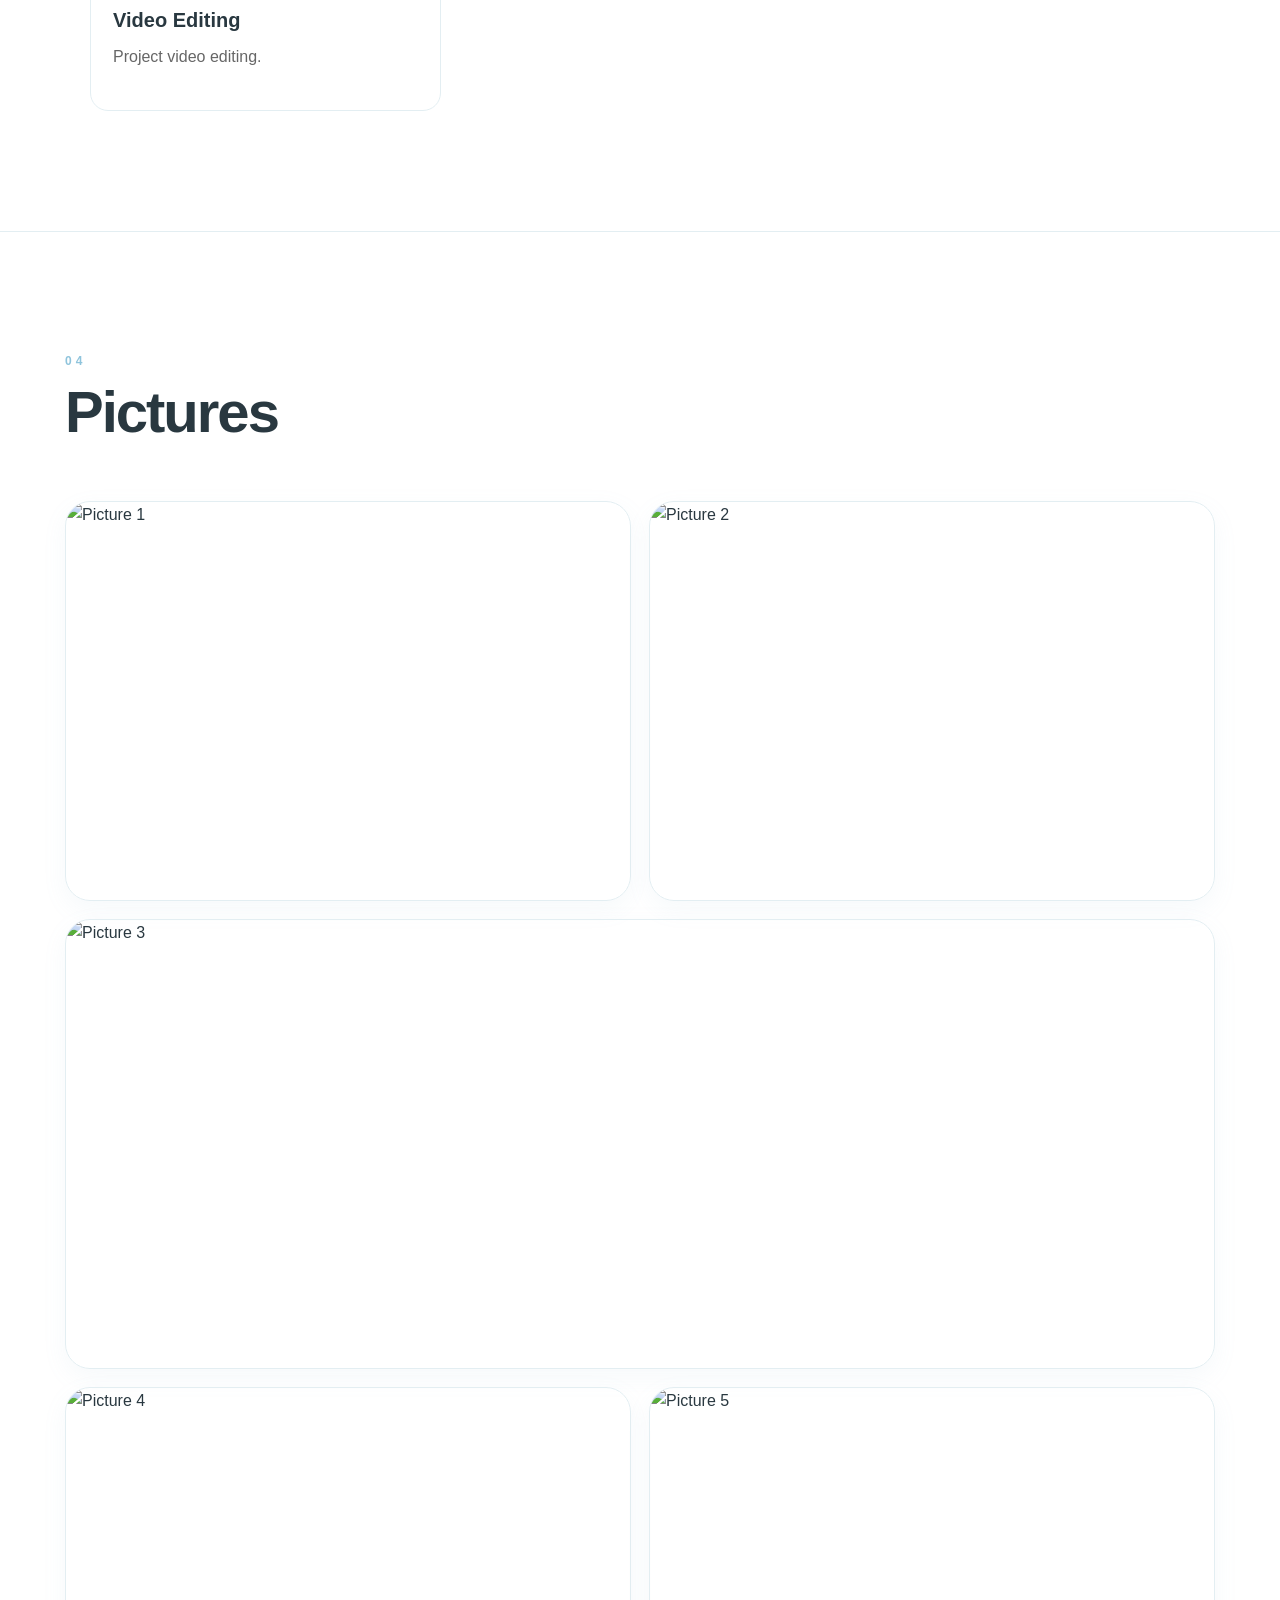
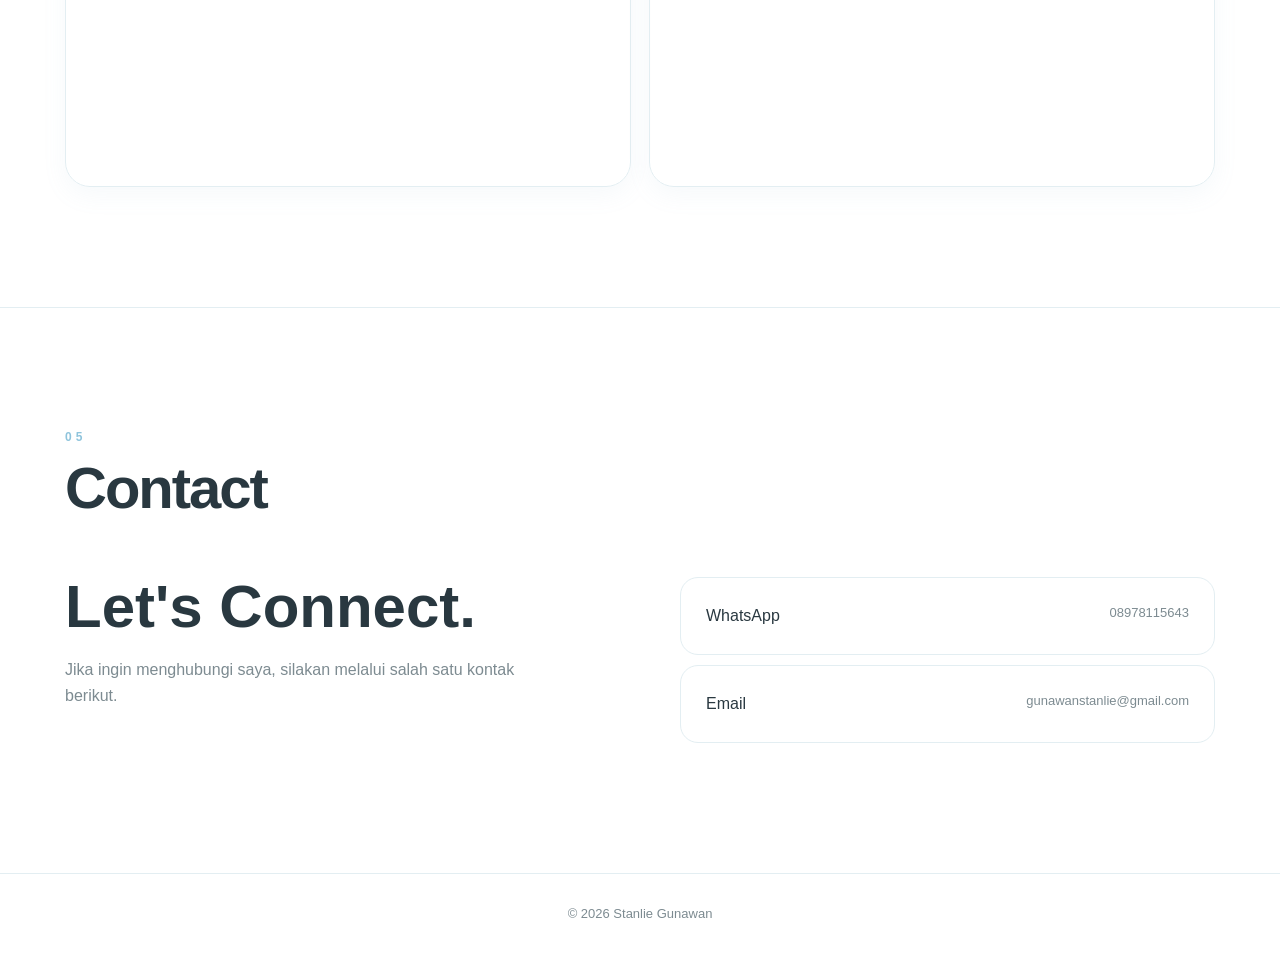
==== commit 08c5d79c: "Add files via upload" ====
--- a/index.html
+++ b/index.html
@@ -1,871 +1,363 @@
-<!DOCTYPE html>
-<html lang="id">
-<head>
-  <meta charset="UTF-8">
-  <meta name="viewport" content="width=device-width, initial-scale=1.0">
-
-  <title>Dragon Store</title>
-
-  <link rel="stylesheet" href="style.css">
-</head>
-
-<body>
-
-  <!-- =========================
-       NAVBAR
-  ========================== -->
-
-  <header class="navbar">
-
-    <div class="brand">
-
-      <img
-        src="assets/logo.jpg"
-        alt="Dragon Store"
-        class="brand-logo"
-      >
-
-      <div>
-        <div class="brand-name">
-          Dragon Store
-        </div>
-
-        <div class="brand-subtitle">
-          Premium digital services
-        </div>
-      </div>
-
-    </div>
-
-
-    <div class="nav-actions">
-
-      <!-- COIN BALANCE -->
-
-      <button
-        class="coin-pill"
-        id="openTopup"
-      >
-
-        <svg
-          class="icon coin-icon"
-          viewBox="0 0 24 24"
-          aria-hidden="true"
-        >
-          <circle
-            cx="12"
-            cy="12"
-            r="8"
-          ></circle>
-
-          <path
-            d="M9.5 9.5c.4-1 1.4-1.5 2.6-1.5
-               1.4 0 2.4.7 2.4 1.8
-               0 1.2-1.1 1.7-2.5 1.9
-               -1.3.2-2.5.7-2.5 1.9
-               0 1.1 1 1.9 2.5 1.9
-               1.2 0 2.2-.5 2.6-1.5"
-          ></path>
-
-          <path
-            d="M12 6.8v10.4"
-          ></path>
-
-        </svg>
-
-
-        <span id="coinBalance">
-          0
-        </span>
-
-        <span class="coin-label">
-          Koin
-        </span>
-
-        <span class="plus">
-          +
-        </span>
-
-      </button>
-
-
-      <!-- LOGIN -->
-
-      <button class="login-btn">
-        Login
-      </button>
-
-    </div>
-
-  </header>
-
-
-
-  <!-- =========================
-       MAIN
-  ========================== -->
-
-  <main class="container">
-
-
-    <!-- =========================
-         HERO
-    ========================== -->
-
-    <section class="hero">
-
-      <div>
-
-        <span class="eyebrow">
-          DRAGON STORE
-        </span>
-
-
-        <h1>
-          Premium,<br>
-          tanpa ribet.
-        </h1>
-
-
-        <p>
-          Gunakan koin untuk mengakses
-          berbagai produk premium dari
-          Dragon Studio.
-        </p>
-
-
-        <button
-          class="hero-btn"
-          id="heroTopup"
-        >
-          Top Up Koin
-        </button>
-
-      </div>
-
-
-      <!-- LOGO -->
-
-      <div class="hero-logo">
-
-        <img
-          src="assets/logo.jpg"
-          alt="Dragon Store"
-        >
-
-      </div>
-
-    </section>
-
-
-
-    <!-- =========================
-         PRODUCT HEADER
-    ========================== -->
-
-    <section class="section-head">
-
-      <div>
-
-        <h2>
-          Produk Premium
-        </h2>
-
-        <p>
-          Pilih layanan yang ingin kamu gunakan.
-        </p>
-
-      </div>
-
-
-      <span class="product-count">
-        4 Produk
-      </span>
-
-    </section>
-
-
-
-    <!-- =========================
-         PRODUCTS
-    ========================== -->
-
-    <section class="products">
-
-
-      <!-- DRAGON MAGIC -->
-
-      <article class="product-card featured">
-
-        <div class="product-icon">
-
-          <svg
-            viewBox="0 0 24 24"
-            aria-hidden="true"
-          >
-
-            <path
-              d="M4 16c2.5-1.1 3.4-3.7 3.1-6.1
-                 -.2-1.6.7-3.2 2.3-3.8
-                 1.7-.7 3.5.1 4.3 1.6
-                 .5 1 1.4 1.6 2.5 1.8
-                 1.8.3 3.1 1.7 3.1 3.5
-                 0 2-1.6 3.5-3.7 3.5
-                 H10c-2.2 0-4.2-.2-6-.5Z"
-            ></path>
-
-            <path
-              d="M8.5 7.1 7 4.5"
-            ></path>
-
-            <path
-              d="M14.8 7.2 16 4.5"
-            ></path>
-
-          </svg>
-
-        </div>
-
-
-        <div class="product-content">
-
-          <div class="product-top">
-
-            <span class="tag">
-              POPULAR
-            </span>
-
-            <span class="price">
-              1 Koin
-            </span>
-
-          </div>
-
-
-          <h3>
-            Dragon Magic
-          </h3>
-
-
-          <p>
-            Aktivasi fitur premium
-            dengan proses otomatis.
-          </p>
-
-
-          <button
-            class="buy-btn"
-            data-product="Dragon Magic"
-            data-price="1"
-          >
-            Gunakan
-          </button>
-
-        </div>
-
-      </article>
-
-
-
-      <!-- PREMIUM BOOST -->
-
-      <article class="product-card">
-
-        <div class="product-icon purple">
-
-          <svg
-            viewBox="0 0 24 24"
-            aria-hidden="true"
-          >
-
-            <path
-              d="m12 3 1.7 5.3L19 10
-                 l-5.3 1.7L12 17
-                 l-1.7-5.3L5 10
-                 l5.3-1.7L12 3Z"
-            ></path>
-
-            <path
-              d="m19 15 .7 2.3L22 18
-                 l-2.3.7L19 21
-                 l-.7-2.3L16 18
-                 l2.3-.7L19 15Z"
-            ></path>
-
-          </svg>
-
-        </div>
-
-
-        <div class="product-content">
-
-          <div class="product-top">
-
-            <span class="tag">
-              PREMIUM
-            </span>
-
-            <span class="price">
-              3 Koin
-            </span>
-
-          </div>
-
-
-          <h3>
-            Premium Boost
-          </h3>
-
-
-          <p>
-            Contoh produk premium lainnya
-            untuk etalase store.
-          </p>
-
-
-          <button
-            class="buy-btn"
-            data-product="Premium Boost"
-            data-price="3"
-          >
-            Gunakan
-          </button>
-
-        </div>
-
-      </article>
-
-
-
-      <!-- DRAGON EXPRESS -->
-
-      <article class="product-card">
-
-        <div class="product-icon blue">
-
-          <svg
-            viewBox="0 0 24 24"
-            aria-hidden="true"
-          >
-
-            <path
-              d="m13 2-8 12h6l-1 8
-                 8-12h-6l1-8Z"
-            ></path>
-
-          </svg>
-
-        </div>
-
-
-        <div class="product-content">
-
-          <div class="product-top">
-
-            <span class="tag">
-              NEW
-            </span>
-
-            <span class="price">
-              5 Koin
-            </span>
-
-          </div>
-
-
-          <h3>
-            Dragon Express
-          </h3>
-
-
-          <p>
-            Contoh layanan premium
-            dengan proses prioritas.
-          </p>
-
-
-          <button
-            class="buy-btn"
-            data-product="Dragon Express"
-            data-price="5"
-          >
-            Gunakan
-          </button>
-
-        </div>
-
-      </article>
-
-
-
-      <!-- COMING SOON -->
-
-      <article class="product-card muted-card">
-
-        <div class="product-icon gray">
-
-          <svg
-            viewBox="0 0 24 24"
-            aria-hidden="true"
-          >
-
-            <path
-              d="M12 3v18"
-            ></path>
-
-            <path
-              d="M3 12h18"
-            ></path>
-
-            <path
-              d="M5.6 5.6l12.8 12.8"
-            ></path>
-
-            <path
-              d="M18.4 5.6 5.6 18.4"
-            ></path>
-
-          </svg>
-
-        </div>
-
-
-        <div class="product-content">
-
-          <div class="product-top">
-
-            <span class="tag">
-              SOON
-            </span>
-
-          </div>
-
-
-          <h3>
-            Coming Soon
-          </h3>
-
-
-          <p>
-            Produk premium baru akan
-            hadir di Dragon Store.
-          </p>
-
-
-          <button
-            class="buy-btn disabled"
-            disabled
-          >
-            Segera Hadir
-          </button>
-
-        </div>
-
-      </article>
-
-    </section>
-
-
-
-    <!-- =========================
-         INFO STRIP
-    ========================== -->
-
-    <section class="info-strip">
-
-
-      <!-- PRICE -->
-
-      <div>
-
-        <svg
-          class="info-icon"
-          viewBox="0 0 24 24"
-          aria-hidden="true"
-        >
-
-          <circle
-            cx="12"
-            cy="12"
-            r="8"
-          ></circle>
-
-          <path
-            d="M9.5 9.5c.4-1 1.4-1.5 2.6-1.5
-               1.4 0 2.4.7 2.4 1.8
-               0 1.2-1.1 1.7-2.5 1.9
-               -1.3.2-2.5.7-2.5 1.9
-               0 1.1 1 1.9 2.5 1.9
-               1.2 0 2.2-.5 2.6-1.5"
-          ></path>
-
-          <path
-            d="M12 6.8v10.4"
-          ></path>
-
-        </svg>
-
-
-        <span>
-
-          <strong>
-            1 Koin = Rp1.000
-          </strong>
-
-          <small>
-            Harga transparan
-          </small>
-
-        </span>
-
-      </div>
-
-
-
-      <!-- FAST -->
-
-      <div>
-
-        <svg
-          class="info-icon"
-          viewBox="0 0 24 24"
-          aria-hidden="true"
-        >
-
-          <path
-            d="m13 2-8 12h6l-1 8
-               8-12h-6l1-8Z"
-          ></path>
-
-        </svg>
-
-
-        <span>
-
-          <strong>
-            Proses otomatis
-          </strong>
-
-          <small>
-            Setelah pembayaran terkonfirmasi
-          </small>
-
-        </span>
-
-      </div>
-
-
-
-      <!-- SECURITY -->
-
-      <div>
-
-        <svg
-          class="info-icon"
-          viewBox="0 0 24 24"
-          aria-hidden="true"
-        >
-
-          <rect
-            x="5"
-            y="10"
-            width="14"
-            height="10"
-            rx="2"
-          ></rect>
-
-          <path
-            d="M8 10V7a4 4 0 0 1 8 0v3"
-          ></path>
-
-        </svg>
-
-
-        <span>
-
-          <strong>
-            Aman & tercatat
-          </strong>
-
-          <small>
-            Riwayat transaksi tersimpan
-          </small>
-
-        </span>
-
-      </div>
-
-    </section>
-
-  </main>
-
-
-
-  <!-- =========================
-       TOP UP MODAL
-  ========================== -->
-
-  <div
-    class="modal-backdrop"
-    id="topupModal"
-  >
-
-    <div class="modal">
-
-
-      <button
-        class="close-btn"
-        id="closeTopup"
-        aria-label="Tutup"
-      >
-        �
-      </button>
-
-
-      <span class="eyebrow">
-        WALLET
-      </span>
-
-
-      <h2>
-        Top Up Koin
-      </h2>
-
-
-      <p class="modal-desc">
-        1 Koin bernilai Rp1.000.
-        Pilih paket yang kamu inginkan.
-      </p>
-
-
-
-      <!-- CURRENT BALANCE -->
-
-      <div class="balance-box">
-
-        <span>
-          Saldo saat ini
-        </span>
-
-
-        <strong>
-
-          <svg
-            class="mini-coin"
-            viewBox="0 0 24 24"
-            aria-hidden="true"
-          >
-
-            <circle
-              cx="12"
-              cy="12"
-              r="8"
-            ></circle>
-
-            <path
-              d="M9.5 9.5c.4-1 1.4-1.5 2.6-1.5
-                 1.4 0 2.4.7 2.4 1.8
-                 0 1.2-1.1 1.7-2.5 1.9
-                 -1.3.2-2.5.7-2.5 1.9
-                 0 1.1 1 1.9 2.5 1.9
-                 1.2 0 2.2-.5 2.6-1.5"
-            ></path>
-
-            <path
-              d="M12 6.8v10.4"
-            ></path>
-
-          </svg>
-
-
-          <span id="modalBalance">
-            0
-          </span>
-
-          Koin
-
-        </strong>
-
-      </div>
-
-
-
-      <!-- PACKAGES -->
-
-      <div class="packages">
-
-        <button
-          class="package active"
-          data-coins="1"
-        >
-          <strong>1</strong>
-          <span>Koin</span>
-          <small>Rp1.000</small>
-        </button>
-
-
-        <button
-          class="package"
-          data-coins="5"
-        >
-          <strong>5</strong>
-          <span>Koin</span>
-          <small>Rp5.000</small>
-        </button>
-
-
-        <button
-          class="package"
-          data-coins="10"
-        >
-          <strong>10</strong>
-          <span>Koin</span>
-          <small>Rp10.000</small>
-        </button>
-
-
-        <button
-          class="package"
-          data-coins="25"
-        >
-          <strong>25</strong>
-          <span>Koin</span>
-          <small>Rp25.000</small>
-        </button>
-
-
-        <button
-          class="package"
-          data-coins="50"
-        >
-          <strong>50</strong>
-          <span>Koin</span>
-          <small>Rp50.000</small>
-        </button>
-
-
-        <button
-          class="package"
-          data-coins="100"
-        >
-          <strong>100</strong>
-          <span>Koin</span>
-          <small>Rp100.000</small>
-        </button>
-
-      </div>
-
-
-
-      <!-- TOTAL -->
-
-      <div class="checkout-summary">
-
-        <span>
-          Total pembayaran
-        </span>
-
-        <strong id="topupTotal">
-          Rp1.000
-        </strong>
-
-      </div>
-
-
-
-      <!-- CHECKOUT -->
-
-      <button
-        class="checkout-btn"
-        id="checkoutBtn"
-      >
-        Lanjutkan Pembayaran
-      </button>
-
-
-      <p class="demo-note">
-        Mode demo: payment gateway belum disambungkan.
-      </p>
-
-    </div>
-
-  </div>
-
-
-
-  <!-- =========================
-       TOAST
-  ========================== -->
-
-  <div
-    class="toast"
-    id="toast"
-  ></div>
-
-<section class="footer-info">
-  <div class="footer-info-inner">
-
-    <div class="footer-column">
-      <h3>Perusahaan</h3>
-
-<a href="terms.html" class="footer-link">
-  Syarat & Ketentuan
-</a>
-<a href="privacy.html" class="footer-link">
-  Kebijakan Privasi
-</a>
-      <a href="#" class="footer-link">Artikel & Panduan</a>
-    </div>
-
-    <div class="footer-column">
-      <h3>Contact Person</h3>
-
-      <a
-        href="https://wa.me/628978115643"
-        target="_blank"
-        rel="noopener noreferrer"
-        class="footer-contact"
-      >
-        <svg viewBox="0 0 24 24" class="footer-icon">
-          <path d="M20 11.5a8.4 8.4 0 0 1-12.8 7.2L4 20l1.3-3.1A8.4 8.4 0 1 1 20 11.5Z"/>
-          <path d="M8.5 8.5c.2-.4.4-.4.7-.4h.5c.2 0 .4.1.5.4l.7 1.6c.1.2.1.4-.1.6l-.6.7c.7 1.1 1.6 2 2.8 2.7l.7-.6c.2-.2.4-.2.6-.1l1.6.7c.3.1.4.3.4.5v.5c0 .3-.1.5-.4.7-.5.3-1.1.4-1.7.3-1.5-.3-3.1-1.2-4.5-2.5-1.3-1.3-2.2-2.9-2.5-4.5-.1-.6 0-1.2.3-1.7Z"/>
-        </svg>
-
-        <span>
-          <small>WhatsApp</small>
-          08978115643
-        </span>
-      </a>
-
-      <a
-        href="mailto:dragonstore2026@gmail.com"
-        class="footer-contact"
-      >
-        <svg viewBox="0 0 24 24" class="footer-icon">
-          <rect x="3" y="5" width="18" height="14" rx="2"/>
-          <path d="m4 7 8 6 8-6"/>
-        </svg>
-
-        <span>
-          <small>Email</small>
-          dragonstore2026@gmail.com
-        </span>
-      </a>
-    </div>
-
-  </div>
-</section>
-
-  <!-- =========================
-       FOOTER
-  ========================== -->
-
-  <footer>
-    ©2026 Dragon Studio
-  </footer>
-
-
-  <script src="index.js"></script>
-
-</body>
+<!DOCTYPE html>
+<html lang="id">
+<head>
+    <meta charset="UTF-8">
+    <meta name="viewport" content="width=device-width, initial-scale=1.0">
+
+    <title>SELAMAT DATANG</title>
+
+    <link rel="stylesheet" href="style.css">
+</head>
+
+<body>
+
+    <!-- NAVBAR -->
+    <header class="navbar">
+        <div class="nav-container">
+
+            <a href="#home" class="logo">
+                Blog Stanlie Gunawan
+            </a>
+
+            <nav class="nav-menu">
+    <a href="#home">Home</a>
+    <a href="#profile">Profile</a>
+    <a href="#timeline">Timeline</a>
+    <a href="#karya">Karya</a>
+    <a href="#pictures">Pictures</a>
+    <a href="#contact">Contact</a>
+</nav>
+
+            <button class="menu-toggle" id="menuToggle">
+                ☰
+            </button>
+
+        </div>
+    </header>
+
+
+    <!-- HOME -->
+    <main>
+
+        <section id="home" class="hero">
+
+            <div class="hero-content">
+
+                <p class="hero-label">
+                    PERSONAL WEBSITE
+                </p>
+
+                <h1>
+                    Stanlie<br>
+                    Gunawan.
+                </h1>
+
+                <p class="hero-description">
+                    Web Developer • Programmer • Video Editor
+                </p>
+
+                <div class="hero-buttons">
+                    <a href="#profile" class="btn primary">
+                        View Profile
+                    </a>
+
+                    <a href="#profile-cv" class="btn secondary">
+                        View CV
+                    </a>
+                </div>
+
+            </div>
+
+            <div class="hero-image">
+                <img src="assets/foto1.jpg" alt="Stanlie Gunawan">
+            </div>
+
+        </section>
+
+
+        <!-- PROFILE -->
+        <section id="profile" class="section profile">
+
+            <div class="section-header">
+                <p>01</p>
+                <h2>Profile</h2>
+            </div>
+
+            <div class="profile-content">
+
+                <div class="profile-image">
+                    <img src="assets/foto1.jpg" alt="Stanlie Gunawan">
+                </div>
+
+                <div class="profile-text">
+
+                    <h3>Tentang Saya</h3>
+
+                    <p>
+                        Saya merupakan seseorang yang memiliki kemampuan
+                        dalam bidang teknologi, pemrograman, pengembangan
+                        website, dan editing video. Saya memiliki kemampuan
+                        berpikir analitis, kreatif, serta mampu mempelajari
+                        dan mengembangkan keterampilan secara mandiri.
+                    </p>
+
+                    <p>
+                        Saya terbiasa mencari solusi terhadap suatu
+                        permasalahan dan mengembangkan ide menjadi sebuah
+                        karya atau produk yang fungsional.
+                    </p>
+
+                    <div class="skills">
+
+                        <span>Web Development</span>
+                        <span>Programming</span>
+                        <span>Video Editing</span>
+                        <span>UI/UX Design</span>
+                        <span>Problem Solving</span>
+
+                    </div>
+
+                </div>
+
+            </div>
+
+
+            <!-- DATA DIRI -->
+            <div class="personal-data">
+
+                <h3>Data Diri</h3>
+
+                <div class="data-grid">
+
+                    <div>
+                        <span>Tempat / Tanggal Lahir</span>
+                        <strong>Jakarta, 10 September 2010</strong>
+                    </div>
+
+                    <div>
+                        <span>Jenis Kelamin</span>
+                        <strong>Laki-Laki</strong>
+                    </div>
+
+                    <div>
+                        <span>Status</span>
+                        <strong>Belum Menikah</strong>
+                    </div>
+
+                    <div>
+                        <span>Kewarganegaraan</span>
+                        <strong>Indonesia</strong>
+                    </div>
+
+                </div>
+
+            </div>
+
+
+            <!-- EDUCATION -->
+            <div class="education">
+
+                <h3>Pendidikan</h3>
+
+                <div class="education-item">
+                    <span>2029–2032</span>
+                    <div>
+                        <h4>Institut Teknologi Bandung</h4>
+                        <p>S1 Teknik Informatika</p>
+                    </div>
+                </div>
+
+                <div class="education-item">
+                    <span>2026–2029</span>
+                    <div>
+                        <h4>SMK Negeri 42 Jakarta</h4>
+                    </div>
+                </div>
+
+                <div class="education-item">
+                    <span>2023–2026</span>
+                    <div>
+                        <h4>SMP Negeri 249 Jakarta</h4>
+                    </div>
+                </div>
+
+                <div class="education-item">
+                    <span>2017–2023</span>
+                    <div>
+                        <h4>SDN Cengkareng Barat 20 Petang</h4>
+                    </div>
+                </div>
+
+            </div>
+
+
+            <!-- CV -->
+            <div id="profile-cv" class="cv-section">
+
+    <h3>Curriculum Vitae</h3>
+
+    <div class="cv-container">
+        <img
+            src="assets/cv.jpg"
+            alt="Curriculum Vitae Stanlie Gunawan"
+        >
+    </div>
+
+    <a
+        href="assets/cv.jpg"
+        download="CV-Stanlie-Gunawan.jpg"
+        class="btn primary"
+    >
+        Download CV
+    </a>
+
+</div>
+
+        </section>
+
+
+        <!-- TIMELINE -->
+        <section id="timeline" class="section timeline-section">
+
+            <div class="section-header">
+                <p>02</p>
+                <h2>Timeline</h2>
+            </div>
+
+            <div class="timeline">
+
+                <div class="timeline-item">
+                    <span>2017–2023</span>
+                    <div>
+                        <h3>SDN Cengkareng Barat 20 Petang</h3>
+                        <p>Pendidikan Sekolah Dasar</p>
+                    </div>
+                </div>
+
+                <div class="timeline-item">
+                    <span>2023–2026</span>
+                    <div>
+                        <h3>SMP Negeri 249 Jakarta</h3>
+                        <p>Pendidikan Sekolah Menengah Pertama</p>
+                    </div>
+                </div>
+
+                <div class="timeline-item">
+                    <span>2024–2025</span>
+                    <div>
+                        <h3>Ekstrakurikuler Rohkris</h3>
+                        <p>Kepengurusan Seksi Kebersihan</p>
+                    </div>
+                </div>
+
+                <div class="timeline-item">
+                    <span>2025–2026</span>
+                    <div>
+                        <h3>Ekstrakurikuler Rohkris</h3>
+                        <p>Kepengurusan Seksi Ibadah</p>
+                    </div>
+                </div>
+
+                <div class="timeline-item">
+                    <span>2026–2029</span>
+                    <div>
+                        <h3>SMK Negeri 42 Jakarta</h3>
+                        <p>Bisnis Retail</p>
+                    </div>
+                </div>
+
+                <div class="timeline-item">
+                    <span>2029–2032</span>
+                    <div>
+                        <h3>Institut Teknologi Bandung</h3>
+                        <p>S1 Teknik Informatika</p>
+                    </div>
+                </div>
+
+            </div>
+
+        </section>
+
+<!-- KARYA -->
+<section id="karya" class="section karya-section">
+
+    <div class="section-header">
+        <p>03</p>
+        <h2>Karya</h2>
+    </div>
+
+    <div id="karyaContainer" class="karya-container">
+        <!-- Data karya dari karya.json -->
+    </div>
+
+</section>
+
+<!-- PICTURES -->
+<section id="pictures" class="section pictures-section">
+
+    <div class="section-header">
+        <p>04</p>
+        <h2>Pictures</h2>
+    </div>
+
+    <div class="gallery">
+
+        <img src="assets/foto1.jpg" alt="Picture 1">
+        <img src="assets/foto2.jpg" alt="Picture 2">
+        <img src="assets/foto3.jpg" alt="Picture 3">
+        <img src="assets/foto4.jpg" alt="Picture 4">
+        <img src="assets/foto5.jpg" alt="Picture 5">
+
+    </div>
+
+</section>
+
+        <!-- CONTACT -->
+        <section id="contact" class="section contact-section">
+
+            <div class="section-header">
+                <p>05</p>
+                <h2>Contact</h2>
+            </div>
+
+            <div class="contact-content">
+
+                <div>
+                    <h3>Let's Connect.</h3>
+                    <p>
+                        Jika ingin menghubungi saya, silakan melalui
+                        salah satu kontak berikut.
+                    </p>
+                </div>
+
+                <div class="contact-links">
+
+                    <a href="https://wa.me/628978115643">
+                        WhatsApp
+                        <span>08978115643</span>
+                    </a>
+
+                    <a href="mailto:gunawanstanlie@gmail.com">
+                        Email
+                        <span>gunawanstanlie@gmail.com</span>
+                    </a>
+
+                </div>
+
+            </div>
+
+        </section>
+
+    </main>
+
+
+    <!-- FOOTER -->
+    <footer>
+        <p>© 2026 Stanlie Gunawan</p>
+    </footer>
+
+
+    <script src="script.js"></script>
+
+</body>
 </html>
--- a/style.css
+++ b/style.css
@@ -1,1722 +1,2235 @@
-/* ========================================
-   RESET
-======================================== */
-
-* {
-  box-sizing: border-box;
-  margin: 0;
-  padding: 0;
-}
-
-:root {
-  --bg: #090a0d;
-  --surface: #101217;
-  --surface-hover: #15181e;
-  --border: #242831;
-
-  --text: #f5f6f8;
-  --muted: #858b98;
-  --subtle: #555b67;
-
-  --white: #ffffff;
-  --black: #090a0d;
-}
-
-
-/* ========================================
-   BODY
-======================================== */
-
-body {
-  min-height: 100vh;
-
-  background: var(--bg);
-  color: var(--text);
-
-  font-family:
-    Inter,
-    -apple-system,
-    BlinkMacSystemFont,
-    "Segoe UI",
-    sans-serif;
-}
-
-
-/* ========================================
-   BUTTON
-======================================== */
-
-button {
-  font-family: inherit;
-}
-
-
-/* ========================================
-   NAVBAR
-======================================== */
-
-.navbar {
-  position: sticky;
-  top: 0;
-  z-index: 100;
-
-  height: 74px;
-
-  padding: 0 max(
-    22px,
-    calc((100% - 1100px) / 2)
-  );
-
-  display: flex;
-  align-items: center;
-  justify-content: space-between;
-
-  border-bottom: 1px solid var(--border);
-
-  background: rgba(9, 10, 13, 0.92);
-
-  backdrop-filter: blur(16px);
-}
-
-
-/* ========================================
-   BRAND
-======================================== */
-
-.brand {
-  display: flex;
-  align-items: center;
-
-  gap: 11px;
-}
-
-.brand-logo {
-  width: 42px;
-  height: 42px;
-
-  object-fit: cover;
-
-  border-radius: 11px;
-
-  border: 1px solid var(--border);
-}
-
-.brand-name {
-  font-size: 14px;
-  font-weight: 700;
-}
-
-.brand-subtitle {
-  margin-top: 2px;
-
-  color: var(--muted);
-
-  font-size: 10px;
-}
-
-
-/* ========================================
-   NAV ACTIONS
-======================================== */
-
-.nav-actions {
-  display: flex;
-  align-items: center;
-
-  gap: 9px;
-}
-
-
-/* ========================================
-   COIN BUTTON
-======================================== */
-
-.coin-pill {
-  height: 38px;
-
-  display: flex;
-  align-items: center;
-
-  gap: 6px;
-
-  padding: 0 11px;
-
-  border: 1px solid var(--border);
-  border-radius: 10px;
-
-  background: var(--surface);
-  color: var(--text);
-
-  cursor: pointer;
-
-  transition: 0.2s;
-}
-
-.coin-pill:hover {
-  background: var(--surface-hover);
-
-  border-color: #343943;
-}
-
-.coin-label {
-  color: var(--muted);
-
-  font-size: 12px;
-}
-
-.plus {
-  margin-left: 2px;
-
-  color: var(--muted);
-
-  font-size: 16px;
-}
-
-
-/* ========================================
-   SVG ICON
-======================================== */
-
-.icon,
-.info-icon,
-.mini-coin {
-  fill: none;
-
-  stroke: currentColor;
-
-  stroke-width: 1.7;
-
-  stroke-linecap: round;
-  stroke-linejoin: round;
-}
-
-.coin-icon {
-  width: 17px;
-  height: 17px;
-}
-
-
-/* ========================================
-   LOGIN
-======================================== */
-
-.login-btn {
-  height: 38px;
-
-  padding: 0 15px;
-
-  border: 1px solid var(--border);
-  border-radius: 10px;
-
-  background: transparent;
-
-  color: var(--text);
-
-  font-size: 12px;
-
-  cursor: pointer;
-
-  transition: 0.2s;
-}
-
-.login-btn:hover {
-  background: var(--surface-hover);
-
-  border-color: #343943;
-}
-
-
-/* ========================================
-   MAIN CONTAINER
-======================================== */
-
-.container {
-  width: min(
-    calc(100% - 44px),
-    1100px
-  );
-
-  margin: 0 auto;
-}
-
-
-/* ========================================
-   HERO
-======================================== */
-
-.hero {
-  min-height: 330px;
-
-  margin-top: 34px;
-
-  padding: 48px;
-
-  display: flex;
-  align-items: center;
-  justify-content: space-between;
-
-  overflow: hidden;
-
-  border: 1px solid var(--border);
-  border-radius: 22px;
-
-  background:
-    radial-gradient(
-      circle at 82% 50%,
-      #242832 0,
-      transparent 29%
-    ),
-    linear-gradient(
-      135deg,
-      #15181f,
-      #0e1015
-    );
-}
-
-.hero-content {
-  position: relative;
-  z-index: 2;
-}
-
-
-/* ========================================
-   EYEBROW
-======================================== */
-
-.eyebrow {
-  color: #747b88;
-
-  font-size: 10px;
-
-  font-weight: 800;
-
-  letter-spacing: 1.7px;
-}
-
-
-/* ========================================
-   HERO TITLE
-======================================== */
-
-.hero h1 {
-  max-width: 560px;
-
-  margin-top: 10px;
-
-  font-size: clamp(
-    32px,
-    6vw,
-    54px
-  );
-
-  line-height: 1;
-
-  letter-spacing: -2.4px;
-}
-
-
-/* ========================================
-   HERO DESCRIPTION
-======================================== */
-
-.hero p {
-  max-width: 500px;
-
-  margin: 17px 0 25px;
-
-  color: var(--muted);
-
-  font-size: 14px;
-
-  line-height: 1.7;
-}
-
-
-/* ========================================
-   HERO BUTTON
-======================================== */
-
-.hero-btn {
-  padding: 12px 17px;
-
-  border: none;
-  border-radius: 10px;
-
-  background: var(--white);
-
-  color: var(--black);
-
-  font-size: 12px;
-
-  font-weight: 700;
-
-  cursor: pointer;
-
-  transition: 0.2s;
-}
-
-.hero-btn:hover {
-  transform: translateY(-1px);
-
-  box-shadow:
-    0 8px 25px rgba(
-      255,
-      255,
-      255,
-      0.08
-    );
-}
-
-
-/* ========================================
-   HERO LOGO
-======================================== */
-
-.hero-logo {
-  width: 150px;
-  height: 150px;
-
-  flex: 0 0 auto;
-
-  display: grid;
-  place-items: center;
-
-  overflow: hidden;
-
-  border: 1px solid #30343e;
-
-  border-radius: 50%;
-
-  background: #101217;
-
-  box-shadow:
-    0 0 80px rgba(
-      255,
-      255,
-      255,
-      0.05
-    );
-}
-
-.hero-logo img {
-  width: 100%;
-  height: 100%;
-
-  object-fit: cover;
-}
-
-
-/* ========================================
-   SECTION HEADER
-======================================== */
-
-.section-head {
-  display: flex;
-  align-items: center;
-  justify-content: space-between;
-
-  margin: 48px 0 18px;
-}
-
-.section-head h2 {
-  font-size: 21px;
-
-  letter-spacing: -0.5px;
-}
-
-.section-head p {
-  margin-top: 5px;
-
-  color: var(--muted);
-
-  font-size: 12px;
-}
-
-.product-count {
-  color: var(--muted);
-
-  font-size: 11px;
-}
-
-
-/* ========================================
-   PRODUCTS
-======================================== */
-
-.products {
-  display: grid;
-
-  grid-template-columns:
-    repeat(2, 1fr);
-
-  gap: 14px;
-}
-
-
-/* ========================================
-   PRODUCT CARD
-======================================== */
-
-.product-card {
-  min-height: 190px;
-
-  padding: 20px;
-
-  display: flex;
-
-  gap: 16px;
-
-  border: 1px solid var(--border);
-
-  border-radius: 16px;
-
-  background: var(--surface);
-
-  transition:
-    transform 0.2s,
-    border-color 0.2s,
-    background 0.2s;
-}
-
-.product-card:hover {
-  transform: translateY(-2px);
-
-  border-color: #353a45;
-
-  background: var(--surface-hover);
-}
-
-
-/* ========================================
-   PRODUCT ICON
-======================================== */
-
-.product-icon {
-  width: 48px;
-  height: 48px;
-
-  flex: 0 0 auto;
-
-  display: grid;
-  place-items: center;
-
-  border-radius: 13px;
-
-  background: #252832;
-}
-
-.product-icon svg {
-  width: 23px;
-  height: 23px;
-
-  fill: none;
-
-  stroke: #dfe2e8;
-
-  stroke-width: 1.6;
-
-  stroke-linecap: round;
-  stroke-linejoin: round;
-}
-
-.product-icon.purple {
-  background: #282330;
-}
-
-.product-icon.blue {
-  background: #202a31;
-}
-
-.product-icon.gray {
-  background: #202227;
-}
-
-
-/* ========================================
-   PRODUCT CONTENT
-======================================== */
-
-.product-content {
-  width: 100%;
-}
-
-.product-top {
-  display: flex;
-  align-items: center;
-  justify-content: space-between;
-
-  gap: 10px;
-}
-
-.tag {
-  color: #737987;
-
-  font-size: 9px;
-
-  font-weight: 800;
-
-  letter-spacing: 1.1px;
-}
-
-.price {
-  font-size: 12px;
-
-  font-weight: 700;
-}
-
-.product-card h3 {
-  margin-top: 14px;
-
-  font-size: 16px;
-}
-
-.product-card p {
-  min-height: 38px;
-
-  margin-top: 7px;
-
-  color: var(--muted);
-
-  font-size: 12px;
-
-  line-height: 1.6;
-}
-
-
-/* ========================================
-   PRODUCT BUTTON
-======================================== */
-
-.buy-btn {
-  margin-top: 15px;
-
-  padding: 9px 13px;
-
-  border: none;
-
-  border-radius: 8px;
-
-  background: #1d2027;
-
-  color: var(--text);
-
-  font-size: 11px;
-
-  font-weight: 700;
-
-  cursor: pointer;
-
-  transition: 0.2s;
-}
-
-.buy-btn:hover {
-  background: #282c35;
-}
-
-.buy-btn.disabled {
-  color: #626774;
-
-  cursor: default;
-}
-
-
-/* ========================================
-   INFO STRIP
-======================================== */
-
-.info-strip {
-  margin: 32px 0 55px;
-
-  padding: 18px;
-
-  display: grid;
-
-  grid-template-columns:
-    repeat(3, 1fr);
-
-  gap: 18px;
-
-  border: 1px solid var(--border);
-
-  border-radius: 15px;
-
-  background: var(--surface);
-}
-
-.info-strip div {
-  display: flex;
-
-  align-items: center;
-
-  gap: 10px;
-}
-
-.info-icon {
-  width: 20px;
-  height: 20px;
-
-  flex: 0 0 auto;
-}
-
-.info-strip strong,
-.info-strip small {
-  display: block;
-}
-
-.info-strip strong {
-  font-size: 11px;
-}
-
-.info-strip small {
-  margin-top: 3px;
-
-  color: var(--muted);
-
-  font-size: 9px;
-}
-
-
-/* ========================================
-   FOOTER
-======================================== */
-
-footer {
-  padding: 0 20px 30px;
-
-  text-align: center;
-
-  color: #444954;
-
-  font-size: 10px;
-}
-
-
-/* ========================================
-   MODAL BACKDROP
-======================================== */
-
-.modal-backdrop {
-  position: fixed;
-
-  inset: 0;
-
-  z-index: 300;
-
-  display: none;
-
-  place-items: center;
-
-  padding: 20px;
-
-  background:
-    rgba(0, 0, 0, 0.68);
-
-  backdrop-filter: blur(8px);
-}
-
-.modal-backdrop.open {
-  display: grid;
-}
-
-
-/* ========================================
-   MODAL
-======================================== */
-
-.modal {
-  position: relative;
-
-  width: min(
-    100%,
-    470px
-  );
-
-  max-height: 90vh;
-
-  overflow: auto;
-
-  padding: 28px;
-
-  border: 1px solid var(--border);
-
-  border-radius: 18px;
-
-  background: #111318;
-
-  box-shadow:
-    0 25px 80px rgba(
-      0,
-      0,
-      0,
-      0.5
-    );
-
-  animation:
-    modalIn 0.2s ease;
-}
-
-@keyframes modalIn {
-
-  from {
-    opacity: 0;
-
-    transform:
-      translateY(8px)
-      scale(0.99);
-  }
-
-  to {
-    opacity: 1;
-
-    transform:
-      translateY(0)
-      scale(1);
-  }
-
-}
-
-
-/* ========================================
-   CLOSE BUTTON
-======================================== */
-
-.close-btn {
-  position: absolute;
-
-  top: 14px;
-  right: 14px;
-
-  width: 31px;
-  height: 31px;
-
-  display: grid;
-  place-items: center;
-
-  border: 1px solid var(--border);
-
-  border-radius: 8px;
-
-  background: transparent;
-
-  color: var(--muted);
-
-  cursor: pointer;
-
-  font-size: 19px;
-
-  line-height: 1;
-
-  transition: 0.2s;
-}
-
-.close-btn:hover {
-  background: var(--surface-hover);
-
-  color: var(--text);
-}
-
-
-/* ========================================
-   MODAL CONTENT
-======================================== */
-
-.modal h2 {
-  margin-top: 8px;
-
-  font-size: 22px;
-}
-
-.modal-desc {
-  margin: 7px 0 18px;
-
-  color: var(--muted);
-
-  font-size: 12px;
-
-  line-height: 1.6;
-}
-
-
-/* ========================================
-   BALANCE BOX
-======================================== */
-
-.balance-box {
-  padding: 13px 14px;
-
-  display: flex;
-
-  align-items: center;
-  justify-content: space-between;
-
-  border: 1px solid var(--border);
-
-  border-radius: 10px;
-
-  background: #0d0f13;
-
-  font-size: 11px;
-}
-
-.balance-box > span {
-  color: var(--muted);
-}
-
-.balance-box strong {
-  display: flex;
-
-  align-items: center;
-
-  gap: 5px;
-}
-
-.mini-coin {
-  width: 15px;
-  height: 15px;
-}
-
-
-/* ========================================
-   COIN PACKAGES
-======================================== */
-
-.packages {
-  margin: 14px 0;
-
-  display: grid;
-
-  grid-template-columns:
-    repeat(3, 1fr);
-
-  gap: 8px;
-}
-
-.package {
-  min-height: 83px;
-
-  padding: 11px 7px;
-
-  border: 1px solid var(--border);
-
-  border-radius: 10px;
-
-  background: #0d0f13;
-
-  color: var(--text);
-
-  cursor: pointer;
-
-  transition: 0.2s;
-}
-
-.package:hover {
-  border-color: #414651;
-
-  background: #15181e;
-}
-
-.package.active {
-  border-color: #666c78;
-
-  background: #1a1d23;
-}
-
-.package strong,
-.package span,
-.package small {
-  display: block;
-}
-
-.package strong {
-  font-size: 17px;
-}
-
-.package span {
-  margin-top: 2px;
-
-  color: var(--muted);
-
-  font-size: 10px;
-}
-
-.package small {
-  margin-top: 7px;
-
-  font-size: 10px;
-}
-
-
-/* ========================================
-   CHECKOUT SUMMARY
-======================================== */
-
-.checkout-summary {
-  padding: 15px 0;
-
-  display: flex;
-
-  align-items: center;
-  justify-content: space-between;
-
-  border-top: 1px solid var(--border);
-
-  font-size: 12px;
-}
-
-.checkout-summary span {
-  color: var(--muted);
-}
-
-
-/* ========================================
-   CHECKOUT BUTTON
-======================================== */
-
-.checkout-btn {
-  width: 100%;
-
-  height: 46px;
-
-  border: none;
-
-  border-radius: 9px;
-
-  background: white;
-
-  color: #090a0d;
-
-  font-size: 12px;
-
-  font-weight: 750;
-
-  cursor: pointer;
-
-  transition: 0.2s;
-}
-
-.checkout-btn:hover {
-  transform: translateY(-1px);
-
-  box-shadow:
-    0 8px 25px rgba(
-      255,
-      255,
-      255,
-      0.08
-    );
-}
-
-
-/* ========================================
-   DEMO NOTE
-======================================== */
-
-.demo-note {
-  margin-top: 11px;
-
-  text-align: center;
-
-  color: #575d69;
-
-  font-size: 9px;
-}
-
-
-/* ========================================
-   TOAST
-======================================== */
-
-.toast {
-  position: fixed;
-
-  left: 50%;
-  bottom: 25px;
-
-  z-index: 500;
-
-  padding: 11px 15px;
-
-  border: 1px solid var(--border);
-
-  border-radius: 10px;
-
-  background: #181b21;
-
-  color: var(--text);
-
-  font-size: 11px;
-
-  opacity: 0;
-
-  pointer-events: none;
-
-  transform:
-    translate(-50%, 10px);
-
-  transition: 0.2s;
-}
-
-.toast.show {
-  opacity: 1;
-
-  transform:
-    translate(-50%, 0);
-}
-
-
-/* ========================================
-   TABLET
-======================================== */
-
-@media (max-width: 700px) {
-
-  .navbar {
-    padding: 0 16px;
-  }
-
-  .brand-subtitle {
-    display: none;
-  }
-
-  .login-btn {
-    display: none;
-  }
-
-  .container {
-    width:
-      min(
-        calc(100% - 28px),
-        600px
-      );
-  }
-
-  .hero {
-    min-height: 300px;
-
-    padding: 30px 25px;
-  }
-
-  .hero-logo {
-    display: none;
-  }
-
-  .products {
-    grid-template-columns: 1fr;
-  }
-
-  .info-strip {
-    grid-template-columns: 1fr;
-  }
-
-}
-
-
-/* ========================================
-   MOBILE
-======================================== */
-
-@media (max-width: 420px) {
-
-  .navbar {
-    height: 68px;
-  }
-
-  .brand-logo {
-    width: 38px;
-    height: 38px;
-  }
-
-  .brand-name {
-    font-size: 13px;
-  }
-
-  .hero {
-    margin-top: 20px;
-
-    padding: 27px 22px;
-
-    border-radius: 18px;
-  }
-
-  .hero h1 {
-    font-size: 36px;
-
-    letter-spacing: -1.8px;
-  }
-
-  .hero p {
-    font-size: 13px;
-  }
-
-  .section-head {
-    margin-top: 35px;
-  }
-
-  .product-card {
-    padding: 17px;
-  }
-
-  .packages {
-    grid-template-columns:
-      repeat(2, 1fr);
-  }
-
-  .modal {
-    padding: 24px 18px;
-
-    border-radius: 16px;
-  }
-
-}
-
-/* FOOTER INFO */
-
-.footer-info {
-  border-top: 1px solid var(--border);
-  padding: 50px 0 40px;
-  background: #0b0c10;
-}
-
-.footer-info-inner {
-  width: min(1100px, calc(100% - 40px));
-  margin: 0 auto;
-
-  display: grid;
-  grid-template-columns: 1fr 1fr;
-  gap: 80px;
-}
-
-.footer-column h3 {
-  margin: 0 0 20px;
-
-  font-size: 14px;
-  font-weight: 600;
-  color: var(--text);
-}
-
-.footer-link {
-  display: block;
-
-  width: fit-content;
-  margin-bottom: 12px;
-
-  color: var(--muted);
-  text-decoration: none;
-  font-size: 14px;
-
-  transition: color 0.2s ease;
-}
-
-.footer-link:hover {
-  color: var(--text);
-}
-
-.footer-contact {
-  display: flex;
-  align-items: center;
-  gap: 12px;
-
-  width: fit-content;
-  margin-bottom: 16px;
-
-  color: var(--text);
-  text-decoration: none;
-
-  transition: opacity 0.2s ease;
-}
-
-.footer-contact:hover {
-  opacity: 0.75;
-}
-
-.footer-icon {
-  width: 21px;
-  height: 21px;
-
-  fill: none;
-  stroke: currentColor;
-  stroke-width: 1.7;
-  stroke-linecap: round;
-  stroke-linejoin: round;
-
-  color: var(--muted);
-  flex-shrink: 0;
-}
-
-.footer-contact span {
-  display: flex;
-  flex-direction: column;
-  gap: 3px;
-
-  font-size: 14px;
-}
-
-.footer-contact small {
-  color: var(--muted);
-  font-size: 12px;
-}
-
-/* MOBILE */
-
-@media (max-width: 700px) {
-  .footer-info {
-    padding: 40px 0 30px;
-  }
-
-  .footer-info-inner {
-    grid-template-columns: 1fr;
-    gap: 35px;
-  }
-}
-
-/* =========================
-   LEGAL / TERMS PAGE
-========================= */
-
-.legal-page {
-  width: min(920px, calc(100% - 40px));
-  margin: 0 auto;
-  padding: 70px 0 90px;
-}
-
-/* =========================
-   LEGAL HEADER
-========================= */
-
-.legal-header {
-  padding: 25px 0 38px;
-  border-bottom: 1px solid var(--border);
-}
-
-.legal-label {
-  display: block;
-
-  margin-bottom: 12px;
-
-  font-size: 11px;
-  font-weight: 500;
-  letter-spacing: 0.08em;
-
-  color: #777d88;
-}
-
-.legal-header h1 {
-  margin: 0;
-
-  font-size: clamp(32px, 7vw, 44px);
-  line-height: 1.15;
-  letter-spacing: -0.045em;
-  font-weight: 500;
-
-  color: #f1f2f4;
-}
-
-.legal-header p {
-  max-width: 620px;
-
-  margin: 16px 0 0;
-
-  font-size: 14px;
-  line-height: 1.7;
-  font-weight: 400;
-
-  color: #858b96;
-}
-
-.legal-updated {
-  margin-top: 14px;
-
-  font-size: 11px;
-  font-weight: 400;
-
-  color: #626873;
-}
-
-/* =========================
-   NAVBAR
-========================= */
-
-.navbar {
-  position: relative;
-  width: 100%;
-
-  border-bottom: 1px solid var(--border);
-
-  background: rgba(9, 10, 13, 0.92);
-
-  backdrop-filter: blur(12px);
-  -webkit-backdrop-filter: blur(12px);
-}
-
-.nav-inner {
-  width: min(1100px, calc(100% - 32px));
-  min-height: 72px;
-
-  margin: 0 auto;
-
-  display: flex;
-  align-items: center;
-  justify-content: space-between;
-
-  gap: 16px;
-}
-
-
-/* BRAND */
-
-.brand {
-  display: inline-flex;
-  align-items: center;
-
-  gap: 11px;
-
-  min-width: 0;
-
-  color: var(--text);
-  text-decoration: none;
-
-  white-space: nowrap;
-}
-
-.brand-logo {
-  width: 42px;
-  height: 42px;
-
-  flex: 0 0 42px;
-
-  border-radius: 11px;
-
-  object-fit: cover;
-
-  border: 1px solid var(--border);
-}
-
-.brand span {
-  overflow: hidden;
-
-  font-size: 15px;
-  font-weight: 600;
-
-  text-overflow: ellipsis;
-}
-
-
-/* BACK BUTTON */
-
-.back-btn {
-  display: inline-flex;
-  align-items: center;
-  justify-content: center;
-
-  gap: 8px;
-
-  flex-shrink: 0;
-
-  padding: 9px 13px;
-
-  border: 1px solid var(--border);
-  border-radius: 9px;
-
-  background: transparent;
-
-  color: var(--muted);
-  text-decoration: none;
-
-  font-size: 13px;
-
-  transition:
-    color 0.2s ease,
-    background 0.2s ease,
-    border-color 0.2s ease;
-}
-
-.back-btn:hover {
-  color: var(--text);
-  background: var(--surface);
-  border-color: #343943;
-}
-
-.back-icon {
-  width: 17px;
-  height: 17px;
-
-  flex-shrink: 0;
-
-  fill: none;
-  stroke: currentColor;
-  stroke-width: 1.8;
-  stroke-linecap: round;
-  stroke-linejoin: round;
-}
-
-
-/* CONTENT */
-
-.legal-content {
-  padding-top: 45px;
-}
-
-.legal-section {
-  display: grid;
-  grid-template-columns: 55px 1fr;
-  gap: 20px;
-
-  padding: 0 0 42px;
-  margin-bottom: 42px;
-
-  border-bottom: 1px solid var(--border);
-}
-
-.legal-section:last-child {
-  margin-bottom: 0;
-}
-
-.section-number {
-  padding-top: 3px;
-
-  font-size: 12px;
-  font-weight: 600;
-
-  color: var(--muted);
-}
-
-.legal-section h2 {
-  margin: 0 0 15px;
-
-  font-size: 19px;
-  font-weight: 600;
-
-  color: var(--text);
-}
-
-.legal-section p {
-  margin: 0 0 14px;
-
-  font-size: 14px;
-  line-height: 1.85;
-
-  color: var(--muted);
-}
-
-.legal-section p:last-child {
-  margin-bottom: 0;
-}
-
-
-/* LIST */
-
-.legal-section ul {
-  margin: 15px 0 18px;
-  padding-left: 20px;
-
-  color: var(--muted);
-}
-
-.legal-section li {
-  margin-bottom: 8px;
-
-  font-size: 14px;
-  line-height: 1.7;
-}
-
-
-/* NOTE */
-
-.legal-note {
-  display: flex;
-  flex-direction: column;
-  gap: 6px;
-
-  margin: 20px 0;
-
-  padding: 17px 18px;
-
-  border: 1px solid var(--border);
-  border-radius: 11px;
-
-  background: var(--surface);
-}
-
-.legal-note strong {
-  font-size: 13px;
-  color: var(--text);
-}
-
-.legal-note span {
-  font-size: 13px;
-  line-height: 1.7;
-  color: var(--muted);
-}
-
-
-/* COIN INFO */
-
-.coin-info {
-  display: flex;
-  align-items: center;
-  gap: 12px;
-
-  width: fit-content;
-
-  margin: 20px 0;
-  padding: 15px 18px;
-
-  border: 1px solid var(--border);
-  border-radius: 11px;
-
-  background: var(--surface);
-}
-
-.coin-value,
-.coin-price {
-  font-size: 14px;
-  font-weight: 600;
-
-  color: var(--text);
-}
-
-.coin-equals {
-  color: var(--muted);
-}
-
-
-/* CONTACT */
-
-.contact-box {
-  display: grid;
-  grid-template-columns: 1fr 1fr;
-  gap: 12px;
-
-  margin-top: 20px;
-}
-
-.contact-box a {
-  display: flex;
-  flex-direction: column;
-  gap: 5px;
-
-  padding: 17px 18px;
-
-  border: 1px solid var(--border);
-  border-radius: 11px;
-
-  background: var(--surface);
-
-  text-decoration: none;
-
-  transition:
-    border-color 0.2s ease,
-    background 0.2s ease;
-}
-
-.contact-box a:hover {
-  border-color: #343943;
-  background: #13151a;
-}
-
-.contact-box span {
-  font-size: 12px;
-  color: var(--muted);
-}
-
-.contact-box strong {
-  font-size: 14px;
-  font-weight: 500;
-  color: var(--text);
-}
-
-
-/* BACK BUTTON */
-
-.back-btn {
-  display: inline-flex;
-  align-items: center;
-  gap: 8px;
-
-  padding: 9px 13px;
-
-  border: 1px solid var(--border);
-  border-radius: 9px;
-
-  color: var(--muted);
-  text-decoration: none;
-
-  font-size: 13px;
-
-  transition:
-    color 0.2s ease,
-    background 0.2s ease,
-    border-color 0.2s ease;
-}
-
-.back-btn:hover {
-  color: var(--text);
-  background: var(--surface);
-  border-color: #343943;
-}
-
-.back-icon {
-  width: 16px;
-  height: 16px;
-
-  fill: none;
-  stroke: currentColor;
-  stroke-width: 1.8;
-  stroke-linecap: round;
-  stroke-linejoin: round;
-}
-
-
-/* FOOTER */
-
-.site-footer {
-  border-top: 1px solid var(--border);
-
-  padding: 28px 20px;
-
-  text-align: center;
-
-  color: var(--muted);
-  font-size: 12px;
-}
-
-
-/* MOBILE */
-
-@media (max-width: 700px) {
-
-  .legal-page {
-    width: calc(100% - 30px);
-    padding: 45px 0 60px;
-  }
-
-  .legal-header {
-    padding-bottom: 32px;
-  }
-
-  .legal-content {
-    padding-top: 32px;
-  }
-
-  .legal-section {
-    grid-template-columns: 38px 1fr;
-    gap: 12px;
-
-    padding-bottom: 32px;
-    margin-bottom: 32px;
-  }
-
-  .legal-section h2 {
-    font-size: 17px;
-  }
-
-  .legal-section p,
-  .legal-section li {
-    font-size: 13px;
-  }
-
-  .contact-box {
-    grid-template-columns: 1fr;
-  }
-
+/* =========================
+   RESET
+========================= */
+
+* {
+    margin: 0;
+    padding: 0;
+    box-sizing: border-box;
+}
+
+html {
+    scroll-behavior: smooth;
+}
+
+body {
+    font-family: Arial, Helvetica, sans-serif;
+    background: var(--bg);
+    color: var(--text);
+    line-height: 1.6;
+    overflow-x: hidden;
+}
+
+a {
+    color: inherit;
+    text-decoration: none;
+}
+
+img {
+    display: block;
+    max-width: 100%;
+}
+
+button {
+    font: inherit;
+}
+
+
+/* =========================
+   VARIABLES
+========================= */
+
+:root {
+    --bg: #ffffff;
+    --bg-soft: #f7fbfd;
+    --card: #ffffff;
+
+    --primary: #b9ddec;
+    --primary-light: #e5f4fa;
+    --primary-dark: #8fc4dc;
+
+    --text: #293840;
+    --muted: #7d8b91;
+
+    --border: #e3eef2;
+
+    --shadow: 0 15px 40px rgba(137, 184, 204, 0.14);
+    --shadow-hover: 0 20px 50px rgba(137, 184, 204, 0.24);
+
+    --max-width: 1150px;
+}
+
+
+/* =========================
+   SELECTION
+========================= */
+
+::selection {
+    background: var(--primary);
+    color: var(--text);
+}
+
+
+/* =========================
+   NAVBAR
+========================= */
+
+.navbar {
+    position: fixed;
+    top: 0;
+    left: 0;
+
+    width: 100%;
+    height: 75px;
+
+    z-index: 1000;
+
+    background: rgba(255, 255, 255, 0.92);
+
+    backdrop-filter: blur(14px);
+    -webkit-backdrop-filter: blur(14px);
+
+    border-bottom: 1px solid var(--border);
+}
+
+.nav-container {
+    width: min(var(--max-width), calc(100% - 40px));
+    height: 75px;
+
+    margin: auto;
+
+    display: flex;
+    align-items: center;
+    justify-content: space-between;
+}
+
+.logo {
+    font-size: 22px;
+    font-weight: 700;
+    letter-spacing: -0.5px;
+
+    color: var(--text);
+}
+
+.logo::after {
+    content: ".";
+    color: var(--primary-dark);
+}
+
+.nav-menu {
+    display: flex;
+    align-items: center;
+    gap: 35px;
+}
+
+.nav-menu a {
+    position: relative;
+
+    color: var(--muted);
+    font-size: 14px;
+
+    transition:
+        color 0.3s ease,
+        transform 0.3s ease;
+}
+
+.nav-menu a:hover,
+.nav-menu a.active {
+    color: var(--text);
+}
+
+.nav-menu a::after {
+    content: "";
+
+    position: absolute;
+    left: 50%;
+    bottom: -8px;
+
+    width: 0;
+    height: 3px;
+
+    border-radius: 20px;
+
+    background: var(--primary-dark);
+
+    transform: translateX(-50%);
+
+    transition: width 0.3s ease;
+}
+
+.nav-menu a:hover::after,
+.nav-menu a.active::after {
+    width: 18px;
+}
+
+.menu-toggle {
+    display: none;
+
+    width: 42px;
+    height: 42px;
+
+    border: 0;
+    border-radius: 50%;
+
+    background: var(--primary-light);
+
+    color: var(--text);
+    font-size: 20px;
+
+    cursor: pointer;
+
+    transition:
+        transform 0.3s ease,
+        background 0.3s ease;
+}
+
+.menu-toggle:hover {
+    background: var(--primary);
+    transform: rotate(5deg);
+}
+
+
+/* =========================
+   GENERAL SECTION
+========================= */
+
+.section {
+    position: relative;
+
+    width: 100%;
+    max-width: none;
+
+    margin: 0;
+
+    padding: 120px max(20px, calc((100% - var(--max-width)) / 2));
+}
+
+.section-header {
+    margin-bottom: 60px;
+}
+
+.section-header p {
+    color: var(--primary-dark);
+
+    font-size: 12px;
+    font-weight: 700;
+
+    letter-spacing: 4px;
+
+    margin-bottom: 12px;
+}
+
+.section-header h2 {
+    color: var(--text);
+
+    font-size: clamp(38px, 5vw, 58px);
+
+    line-height: 1;
+    letter-spacing: -2px;
+}
+
+
+/* =========================
+   HERO
+========================= */
+
+.hero {
+    position: relative;
+
+    width: 100%;
+    max-width: none;
+
+    min-height: 100vh;
+
+    margin: 0;
+
+    display: flex;
+    align-items: center;
+    justify-content: space-between;
+
+    gap: 60px;
+
+    padding: 110px max(20px, calc((100% - var(--max-width)) / 2)) 80px;
+
+    overflow: visible;
+}
+
+
+/* HERO DECORATION */
+
+.hero::before {
+    content: "";
+
+    position: absolute;
+
+    width: 280px;
+    height: 280px;
+
+    right: -120px;
+    top: 140px;
+
+    background: var(--primary-light);
+
+    border-radius: 50%;
+
+    z-index: -1;
+
+    animation: floatBlob 8s ease-in-out infinite;
+}
+
+.hero::after {
+    content: "";
+
+    position: absolute;
+
+    width: 120px;
+    height: 120px;
+
+    left: -80px;
+    bottom: 80px;
+
+    background: #edf8fc;
+
+    border-radius: 40% 60% 60% 40%;
+
+    z-index: -1;
+
+    animation: floatSmall 6s ease-in-out infinite;
+}
+
+
+/* HERO TEXT */
+
+.hero-content {
+    width: 100%;
+    max-width: 650px;
+
+    flex: 0 1 650px;
+
+    animation: heroIn 0.8s ease both;
+}
+
+.hero-label {
+    color: var(--primary-dark);
+
+    font-size: 12px;
+    font-weight: 700;
+
+    letter-spacing: 4px;
+
+    margin-bottom: 25px;
+}
+
+.hero h1 {
+    color: var(--text);
+
+    font-size: clamp(60px, 9vw, 115px);
+
+    line-height: 0.9;
+    letter-spacing: -6px;
+
+    margin: 0 0 30px;
+}
+
+.hero h1::after {
+    content: "";
+
+    display: block;
+
+    width: 75px;
+    height: 8px;
+
+    margin-top: 25px;
+
+    background: var(--primary);
+
+    border-radius: 20px;
+
+    transform: rotate(-2deg);
+}
+
+.hero-description {
+    color: var(--muted);
+
+    font-size: 18px;
+
+    margin-bottom: 35px;
+}
+
+.hero-buttons {
+    display: flex;
+
+    gap: 12px;
+
+    flex-wrap: wrap;
+}
+
+
+/* =========================
+   BUTTON
+========================= */
+
+.btn {
+    position: relative;
+
+    display: inline-flex;
+    align-items: center;
+    justify-content: center;
+
+    padding: 13px 24px;
+
+    border: 1px solid var(--primary);
+
+    border-radius: 50px;
+
+    font-size: 14px;
+
+    overflow: hidden;
+
+    transition:
+        transform 0.3s ease,
+        box-shadow 0.3s ease,
+        background 0.3s ease;
+}
+
+.btn:hover {
+    transform: translateY(-4px);
+
+    box-shadow: var(--shadow-hover);
+}
+
+.btn.primary {
+    background: var(--primary);
+
+    color: var(--text);
+
+    box-shadow:
+        0 8px 25px rgba(143, 196, 220, 0.18);
+}
+
+.btn.primary:hover {
+    background: var(--primary-dark);
+}
+
+.btn.secondary {
+    background: #ffffff;
+    color: var(--text);
+}
+
+.btn.secondary:hover {
+    background: var(--primary-light);
+}
+
+
+/* =========================
+   HERO IMAGE
+========================= */
+
+.hero-image {
+    position: relative;
+
+    width: 360px;
+    height: 360px;
+
+    flex: 0 0 360px;
+
+    animation:
+        heroImageIn 1s ease both,
+        floatImage 7s ease-in-out 1s infinite;
+}
+
+.hero-image::before {
+    content: "";
+
+    position: absolute;
+
+    inset: -18px;
+
+    background: var(--primary-light);
+
+    border-radius: 45% 55% 60% 40%;
+
+    z-index: -1;
+}
+
+.hero-image::after {
+    content: "";
+
+    position: absolute;
+
+    width: 55px;
+    height: 55px;
+
+    right: -20px;
+    bottom: 20px;
+
+    background: var(--primary);
+
+    border-radius: 50%;
+
+    z-index: 2;
+}
+
+.hero-image img {
+    width: 100%;
+    height: 100%;
+
+    object-fit: cover;
+
+    border-radius: 50%;
+
+    border: 8px solid #ffffff;
+
+    box-shadow: var(--shadow);
+
+    transition:
+        transform 0.6s ease,
+        box-shadow 0.6s ease;
+}
+
+.hero-image:hover img {
+    transform: scale(1.04);
+
+    box-shadow: var(--shadow-hover);
+}
+
+
+/* =========================
+   PROFILE
+========================= */
+
+.profile {
+    border-top: 1px solid var(--border);
+
+    background: #ffffff;
+}
+
+.profile-content {
+    display: grid;
+
+    grid-template-columns: 350px minmax(0, 1fr);
+
+    gap: 70px;
+
+    align-items: center;
+}
+
+
+/* PROFILE IMAGE */
+
+.profile-image {
+    position: relative;
+
+    width: 310px;
+    height: 310px;
+
+    margin: 0 auto;
+
+    padding: 8px;
+
+    border-radius: 50%;
+
+    background: #ffffff;
+
+    border: 4px solid var(--primary);
+
+    box-shadow:
+        0 0 0 12px var(--primary-light),
+        var(--shadow);
+
+    animation: profileFloat 6s ease-in-out infinite;
+}
+
+.profile-image::before {
+    content: "";
+
+    position: absolute;
+
+    width: 75px;
+    height: 75px;
+
+    left: -35px;
+    top: 35px;
+
+    background: var(--primary-light);
+
+    border-radius: 50%;
+
+    z-index: -1;
+}
+
+.profile-image::after {
+    content: "";
+
+    position: absolute;
+
+    width: 25px;
+    height: 25px;
+
+    right: 10px;
+    top: -20px;
+
+    background: var(--primary-dark);
+
+    border-radius: 50%;
+}
+
+.profile-image img {
+    width: 100%;
+    height: 100%;
+
+    object-fit: cover;
+
+    border-radius: 50%;
+
+    transition: transform 0.6s ease;
+}
+
+.profile-image:hover img {
+    transform: scale(1.05);
+}
+
+
+/* PROFILE TEXT */
+
+.profile-text {
+    min-width: 0;
+}
+
+.profile-text h3,
+.personal-data h3,
+.education h3,
+.cv-section h3 {
+    color: var(--text);
+
+    font-size: 25px;
+
+    margin-bottom: 20px;
+}
+
+.profile-text p {
+    color: var(--muted);
+
+    margin-bottom: 18px;
+}
+
+
+/* SKILLS */
+
+.skills {
+    display: flex;
+
+    flex-wrap: wrap;
+
+    gap: 10px;
+
+    margin-top: 30px;
+}
+
+.skills span {
+    padding: 9px 15px;
+
+    background: var(--primary-light);
+
+    border: 1px solid var(--border);
+
+    border-radius: 50px;
+
+    color: #587987;
+
+    font-size: 13px;
+
+    transition:
+        transform 0.3s ease,
+        background 0.3s ease,
+        box-shadow 0.3s ease;
+}
+
+.skills span:hover {
+    transform: translateY(-4px);
+
+    background: var(--primary);
+
+    box-shadow: var(--shadow);
+}
+
+
+/* =========================
+   PERSONAL DATA
+========================= */
+
+.personal-data {
+    margin-top: 100px;
+
+    padding-top: 60px;
+
+    border-top: 1px solid var(--border);
+}
+
+.data-grid {
+    display: grid;
+
+    grid-template-columns: repeat(2, minmax(0, 1fr));
+
+    gap: 15px;
+}
+
+.data-grid > div {
+    min-width: 0;
+
+    padding: 25px;
+
+    background: #ffffff;
+
+    border: 1px solid var(--border);
+
+    border-radius: 20px;
+
+    box-shadow:
+        0 8px 25px rgba(137, 184, 204, 0.07);
+
+    transition:
+        transform 0.3s ease,
+        box-shadow 0.3s ease;
+}
+
+.data-grid > div:hover {
+    transform: translateY(-5px);
+
+    box-shadow: var(--shadow);
+}
+
+.data-grid span {
+    display: block;
+
+    color: var(--muted);
+
+    font-size: 12px;
+
+    margin-bottom: 7px;
+}
+
+.data-grid strong {
+    font-size: 15px;
+
+    font-weight: 500;
+
+    overflow-wrap: anywhere;
+}
+
+
+/* =========================
+   EDUCATION
+========================= */
+
+.education {
+    margin-top: 100px;
+}
+
+.education-item {
+    display: grid;
+
+    grid-template-columns: 150px minmax(0, 1fr);
+
+    padding: 25px;
+
+    margin-bottom: 12px;
+
+    background: #ffffff;
+
+    border: 1px solid var(--border);
+
+    border-radius: 18px;
+
+    transition:
+        transform 0.3s ease,
+        box-shadow 0.3s ease;
+}
+
+.education-item:hover {
+    transform: translateX(7px);
+
+    box-shadow: var(--shadow);
+}
+
+.education-item > span {
+    color: var(--primary-dark);
+
+    font-size: 13px;
+    font-weight: 600;
+}
+
+.education-item h4 {
+    font-size: 17px;
+    font-weight: 600;
+}
+
+.education-item p {
+    color: var(--muted);
+
+    font-size: 14px;
+}
+
+
+/* =========================
+   CV
+========================= */
+
+.cv-section {
+    margin-top: 100px;
+
+    padding-top: 80px;
+
+    text-align: center;
+
+    border-top: 1px solid var(--border);
+}
+
+.cv-container {
+    width: min(700px, 100%);
+
+    margin: 0 auto 30px;
+
+    padding: 12px;
+
+    background: #ffffff;
+
+    border: 1px solid var(--border);
+
+    border-radius: 25px;
+
+    box-shadow: var(--shadow);
+
+    overflow: hidden;
+
+    cursor: pointer;
+
+    transition:
+        transform 0.4s ease,
+        box-shadow 0.4s ease;
+}
+
+.cv-container:hover {
+    transform: translateY(-6px);
+
+    box-shadow: var(--shadow-hover);
+}
+
+.cv-container img {
+    width: 100%;
+
+    border-radius: 17px;
+}
+
+
+/* =========================
+   TIMELINE
+========================= */
+
+.timeline-section {
+    border-top: 1px solid var(--border);
+
+    background: var(--bg-soft);
+}
+
+.timeline {
+    position: relative;
+
+    width: 100%;
+    max-width: 850px;
+
+    margin: auto;
+
+    padding-left: 35px;
+}
+
+.timeline::before {
+    content: "";
+
+    position: absolute;
+
+    left: 7px;
+    top: 0;
+    bottom: 0;
+
+    width: 3px;
+
+    background: var(--primary-light);
+
+    border-radius: 20px;
+}
+
+.timeline-item {
+    position: relative;
+
+    display: grid;
+
+    grid-template-columns: 140px minmax(0, 1fr);
+
+    gap: 30px;
+
+    padding-bottom: 45px;
+}
+
+.timeline-item::before {
+    content: "";
+
+    position: absolute;
+
+    left: -34px;
+    top: 4px;
+
+    width: 13px;
+    height: 13px;
+
+    background: #ffffff;
+
+    border: 4px solid var(--primary-dark);
+
+    border-radius: 50%;
+
+    box-shadow:
+        0 0 0 6px var(--primary-light);
+
+    transition: transform 0.3s ease;
+}
+
+.timeline-item:hover::before {
+    transform: scale(1.25);
+}
+
+.timeline-item > span {
+    color: var(--primary-dark);
+
+    font-size: 13px;
+    font-weight: 600;
+}
+
+.timeline-item h3 {
+    font-size: 19px;
+
+    margin-bottom: 5px;
+}
+
+.timeline-item p {
+    color: var(--muted);
+
+    font-size: 14px;
+}
+
+
+/* =========================
+   PICTURES
+========================= */
+
+.pictures-section {
+    border-top: 1px solid var(--border);
+}
+
+.gallery {
+    display: grid;
+
+    grid-template-columns: repeat(2, minmax(0, 1fr));
+
+    gap: 18px;
+}
+
+.gallery img {
+    width: 100%;
+    height: 400px;
+
+    object-fit: cover;
+
+    border-radius: 25px;
+
+    border: 1px solid var(--border);
+
+    cursor: pointer;
+
+    box-shadow:
+        0 8px 25px rgba(137, 184, 204, 0.08);
+
+    transition:
+        transform 0.5s ease,
+        box-shadow 0.5s ease,
+        filter 0.5s ease;
+}
+
+.gallery img:hover {
+    transform: translateY(-7px) scale(1.01);
+
+    box-shadow: var(--shadow-hover);
+
+    filter: brightness(1.03);
+}
+
+.gallery img:nth-child(3) {
+    grid-column: span 2;
+
+    height: 450px;
+}
+
+
+/* =========================
+   CONTACT
+========================= */
+
+.contact-section {
+    border-top: 1px solid var(--border);
+
+    background: #ffffff;
+}
+
+.contact-content {
+    display: grid;
+
+    grid-template-columns: minmax(0, 1fr) minmax(0, 1fr);
+
+    gap: 80px;
+}
+
+.contact-content h3 {
+    font-size: clamp(35px, 5vw, 60px);
+
+    line-height: 1;
+
+    margin-bottom: 20px;
+}
+
+.contact-content p {
+    color: var(--muted);
+
+    max-width: 450px;
+}
+
+.contact-links {
+    display: flex;
+
+    flex-direction: column;
+}
+
+.contact-links a {
+    display: flex;
+
+    justify-content: space-between;
+
+    gap: 20px;
+
+    padding: 25px;
+
+    margin-bottom: 10px;
+
+    background: #ffffff;
+
+    border: 1px solid var(--border);
+
+    border-radius: 18px;
+
+    transition:
+        transform 0.3s ease,
+        box-shadow 0.3s ease,
+        background 0.3s ease;
+}
+
+.contact-links a:hover {
+    transform: translateX(7px);
+
+    background: var(--primary-light);
+
+    box-shadow: var(--shadow);
+}
+
+.contact-links span {
+    color: var(--muted);
+
+    font-size: 13px;
+
+    overflow-wrap: anywhere;
+}
+
+
+/* =========================
+   FOOTER
+========================= */
+
+footer {
+    padding: 30px 20px;
+
+    border-top: 1px solid var(--border);
+
+    text-align: center;
+
+    color: var(--muted);
+
+    font-size: 13px;
+}
+
+
+/* =========================
+   LIGHTBOX
+========================= */
+
+.lightbox,
+.cv-lightbox {
+    position: fixed;
+
+    inset: 0;
+
+    z-index: 2000;
+
+    display: flex;
+
+    align-items: center;
+    justify-content: center;
+
+    padding: 25px;
+
+    background: rgba(255, 255, 255, 0.94);
+
+    backdrop-filter: blur(12px);
+    -webkit-backdrop-filter: blur(12px);
+
+    opacity: 0;
+    visibility: hidden;
+
+    transition:
+        opacity 0.3s ease,
+        visibility 0.3s ease;
+}
+
+.lightbox.active,
+.cv-lightbox.active {
+    opacity: 1;
+    visibility: visible;
+}
+
+.lightbox-image {
+    max-width: 85vw;
+    max-height: 85vh;
+
+    object-fit: contain;
+
+    border-radius: 20px;
+
+    box-shadow: var(--shadow-hover);
+}
+
+.cv-lightbox img {
+    max-width: 90vw;
+    max-height: 90vh;
+
+    object-fit: contain;
+
+    border-radius: 18px;
+
+    box-shadow: var(--shadow-hover);
+}
+
+.lightbox-close,
+.cv-close {
+    position: absolute;
+
+    top: 20px;
+    right: 25px;
+
+    width: 45px;
+    height: 45px;
+
+    border: 0;
+
+    border-radius: 50%;
+
+    background: var(--primary-light);
+
+    color: var(--text);
+
+    font-size: 30px;
+
+    cursor: pointer;
+
+    transition:
+        transform 0.3s ease,
+        background 0.3s ease;
+}
+
+.lightbox-close:hover,
+.cv-close:hover {
+    background: var(--primary);
+
+    transform: rotate(90deg);
+}
+
+.lightbox-prev,
+.lightbox-next {
+    position: absolute;
+
+    top: 50%;
+
+    transform: translateY(-50%);
+
+    width: 48px;
+    height: 48px;
+
+    border: 0;
+
+    border-radius: 50%;
+
+    background: var(--primary-light);
+
+    color: var(--text);
+
+    font-size: 25px;
+
+    cursor: pointer;
+
+    transition:
+        background 0.3s ease,
+        transform 0.3s ease;
+}
+
+.lightbox-prev {
+    left: 20px;
+}
+
+.lightbox-next {
+    right: 20px;
+}
+
+.lightbox-prev:hover,
+.lightbox-next:hover {
+    background: var(--primary);
+}
+
+.lightbox-prev:hover {
+    transform: translateY(-50%) translateX(-3px);
+}
+
+.lightbox-next:hover {
+    transform: translateY(-50%) translateX(3px);
+}
+
+
+/* =========================
+   ANIMATIONS
+========================= */
+
+@keyframes heroIn {
+    from {
+        opacity: 0;
+        transform: translateY(25px);
+    }
+
+    to {
+        opacity: 1;
+        transform: translateY(0);
+    }
+}
+
+@keyframes heroImageIn {
+    from {
+        opacity: 0;
+        transform: scale(0.9);
+    }
+
+    to {
+        opacity: 1;
+        transform: scale(1);
+    }
+}
+
+@keyframes floatBlob {
+    0%,
+    100% {
+        transform: translate3d(0, 0, 0);
+    }
+
+    50% {
+        transform: translate3d(-15px, 20px, 0);
+    }
+}
+
+@keyframes floatSmall {
+    0%,
+    100% {
+        transform: translate3d(0, 0, 0) rotate(0);
+    }
+
+    50% {
+        transform: translate3d(12px, -15px, 0) rotate(8deg);
+    }
+}
+
+@keyframes floatImage {
+    0%,
+    100% {
+        transform: translate3d(0, 0, 0);
+    }
+
+    50% {
+        transform: translate3d(0, -8px, 0);
+    }
+}
+
+@keyframes profileFloat {
+    0%,
+    100% {
+        transform: translate3d(0, 0, 0);
+    }
+
+    50% {
+        transform: translate3d(0, -7px, 0);
+    }
+}
+
+@keyframes menuIn {
+    from {
+        opacity: 0;
+        transform: translateY(-8px);
+    }
+
+    to {
+        opacity: 1;
+        transform: translateY(0);
+    }
+}
+
+
+/* =========================
+   TABLET
+========================= */
+
+@media (max-width: 1000px) {
+
+    .hero {
+        gap: 35px;
+    }
+
+    .hero-content {
+        max-width: 560px;
+    }
+
+    .hero-image {
+        width: 300px;
+        height: 300px;
+
+        flex-basis: 300px;
+    }
+
+    .profile-content {
+        grid-template-columns: 280px minmax(0, 1fr);
+
+        gap: 45px;
+    }
+
+    .profile-image {
+        width: 260px;
+        height: 260px;
+    }
+
+    .contact-content {
+        gap: 45px;
+    }
+}
+
+
+/* =========================
+   MOBILE
+========================= */
+
+@media (max-width: 800px) {
+
+    /* NAVBAR */
+
+    .navbar {
+        height: 65px;
+    }
+
+    .nav-container {
+        width: 100%;
+        height: 65px;
+
+        padding: 0 20px;
+    }
+
+    .nav-menu {
+        position: absolute;
+
+        top: 65px;
+        left: 0;
+
+        width: 100%;
+
+        display: none;
+
+        flex-direction: column;
+
+        align-items: stretch;
+
+        gap: 0;
+
+        padding: 12px 15px;
+
+        background: rgba(255, 255, 255, 0.97);
+
+        border-bottom: 1px solid var(--border);
+
+        box-shadow:
+            0 15px 30px rgba(137, 184, 204, 0.1);
+    }
+
+    .nav-menu.active {
+        display: flex;
+
+        animation: menuIn 0.25s ease both;
+    }
+
+    .nav-menu a {
+        padding: 13px 10px;
+    }
+
+    .menu-toggle {
+        display: block;
+    }
+
+
+    /* HERO */
+
+    .hero {
+        width: 100%;
+        max-width: none;
+
+        min-height: auto;
+
+        display: block;
+
+        padding: 105px 20px 75px;
+    }
+
+    .hero-content {
+        width: 100%;
+        max-width: none;
+    }
+
+    .hero-label {
+        font-size: 11px;
+
+        letter-spacing: 3px;
+
+        margin-bottom: 20px;
+    }
+
+    .hero h1 {
+        font-size: clamp(50px, 15vw, 78px);
+
+        line-height: 0.92;
+
+        letter-spacing: -4px;
+
+        margin-bottom: 25px;
+    }
+
+    .hero h1::after {
+        width: 60px;
+        height: 6px;
+
+        margin-top: 20px;
+    }
+
+    .hero-description {
+        font-size: 15px;
+
+        margin-bottom: 28px;
+    }
+
+    .hero-buttons {
+        width: 100%;
+    }
+
+    .hero-image {
+        display: none;
+    }
+
+    .hero::before {
+        width: 180px;
+        height: 180px;
+
+        right: -80px;
+        top: 120px;
+    }
+
+    .hero::after {
+        width: 90px;
+        height: 90px;
+
+        left: -55px;
+        bottom: 45px;
+    }
+
+
+    /* SECTION */
+
+    .section {
+        width: 100%;
+        max-width: none;
+
+        padding: 80px 20px;
+    }
+
+    .section-header {
+        margin-bottom: 45px;
+    }
+
+    .section-header h2 {
+        font-size: 42px;
+
+        letter-spacing: -1.5px;
+    }
+
+
+    /* PROFILE */
+
+    .profile-content {
+        display: flex;
+
+        flex-direction: column;
+
+        gap: 45px;
+
+        width: 100%;
+    }
+
+    .profile-image {
+        width: 250px;
+        height: 250px;
+
+        margin: 0 auto;
+    }
+
+    .profile-text {
+        width: 100%;
+        max-width: none;
+
+        text-align: left;
+    }
+
+    .profile-text h3 {
+        font-size: 23px;
+    }
+
+
+    /* PERSONAL DATA */
+
+    .personal-data {
+        width: 100%;
+
+        margin-top: 75px;
+
+        padding-top: 50px;
+    }
+
+    .data-grid {
+        width: 100%;
+
+        grid-template-columns: 1fr;
+
+        gap: 12px;
+    }
+
+    .data-grid > div {
+        width: 100%;
+
+        padding: 20px;
+    }
+
+
+    /* EDUCATION */
+
+    .education {
+        width: 100%;
+
+        margin-top: 75px;
+    }
+
+    .education-item {
+        width: 100%;
+
+        grid-template-columns: 1fr;
+
+        gap: 7px;
+
+        padding: 20px;
+    }
+
+
+    /* CV */
+
+    .cv-section {
+        width: 100%;
+
+        margin-top: 75px;
+
+        padding-top: 60px;
+    }
+
+    .cv-container {
+        width: 100%;
+
+        padding: 8px;
+
+        border-radius: 18px;
+    }
+
+    .cv-container img {
+        border-radius: 12px;
+    }
+
+
+    /* TIMELINE */
+
+    .timeline {
+        width: 100%;
+        max-width: none;
+
+        padding-left: 30px;
+    }
+
+    .timeline-item {
+        width: 100%;
+
+        grid-template-columns: 1fr;
+
+        gap: 5px;
+
+        padding-bottom: 35px;
+    }
+
+    .timeline-item::before {
+        left: -29px;
+    }
+
+    .timeline-item h3 {
+        font-size: 18px;
+    }
+
+
+    /* GALLERY */
+
+    .gallery {
+        width: 100%;
+
+        grid-template-columns: 1fr;
+
+        gap: 14px;
+    }
+
+    .gallery img,
+    .gallery img:nth-child(3) {
+        grid-column: auto;
+
+        width: 100%;
+        height: 330px;
+
+        border-radius: 20px;
+    }
+
+
+    /* CONTACT */
+
+    .contact-content {
+        width: 100%;
+
+        grid-template-columns: 1fr;
+
+        gap: 45px;
+    }
+
+    .contact-content h3 {
+        font-size: 42px;
+    }
+
+    .contact-links {
+        width: 100%;
+    }
+
+    .contact-links a {
+        width: 100%;
+
+        flex-direction: column;
+
+        gap: 4px;
+
+        padding: 20px;
+    }
+
+
+    /* LIGHTBOX */
+
+    .lightbox,
+    .cv-lightbox {
+        padding: 15px;
+    }
+
+    .lightbox-image {
+        max-width: 92vw;
+        max-height: 78vh;
+
+        border-radius: 15px;
+    }
+
+    .cv-lightbox img {
+        max-width: 94vw;
+        max-height: 82vh;
+    }
+
+    .lightbox-prev,
+    .lightbox-next {
+        width: 40px;
+        height: 40px;
+
+        font-size: 20px;
+    }
+
+    .lightbox-prev {
+        left: 10px;
+    }
+
+    .lightbox-next {
+        right: 10px;
+    }
+}
+
+
+/* =========================
+   SMALL PHONE
+========================= */
+
+@media (max-width: 480px) {
+
+    .nav-container {
+        padding: 0 16px;
+    }
+
+    .logo {
+        font-size: 20px;
+    }
+
+    .menu-toggle {
+        width: 40px;
+        height: 40px;
+
+        font-size: 18px;
+    }
+
+
+    /* HERO */
+
+    .hero {
+        padding-left: 16px;
+        padding-right: 16px;
+
+        padding-top: 100px;
+        padding-bottom: 70px;
+    }
+
+    .hero h1 {
+        font-size: 55px;
+
+        letter-spacing: -3px;
+    }
+
+    .hero-description {
+        font-size: 14px;
+
+        line-height: 1.5;
+    }
+
+    .hero-buttons {
+        display: flex;
+
+        gap: 10px;
+    }
+
+    .btn {
+        flex: 1;
+
+        min-width: 0;
+
+        padding: 12px 15px;
+
+        font-size: 13px;
+    }
+
+
+    /* SECTION */
+
+    .section {
+        padding-left: 16px;
+        padding-right: 16px;
+
+        padding-top: 70px;
+        padding-bottom: 70px;
+    }
+
+    .section-header {
+        margin-bottom: 38px;
+    }
+
+    .section-header p {
+        font-size: 11px;
+
+        letter-spacing: 3px;
+    }
+
+    .section-header h2 {
+        font-size: 38px;
+    }
+
+
+    /* PROFILE */
+
+    .profile-image {
+        width: 220px;
+        height: 220px;
+    }
+
+    .profile-image::before {
+        width: 60px;
+        height: 60px;
+
+        left: -25px;
+    }
+
+    .profile-image::after {
+        width: 20px;
+        height: 20px;
+
+        top: -15px;
+    }
+
+
+    /* SKILLS */
+
+    .skills {
+        gap: 8px;
+
+        margin-top: 25px;
+    }
+
+    .skills span {
+        padding: 8px 12px;
+
+        font-size: 12px;
+    }
+
+
+    /* DATA */
+
+    .personal-data {
+        margin-top: 65px;
+
+        padding-top: 45px;
+    }
+
+    .data-grid > div {
+        padding: 18px;
+
+        border-radius: 16px;
+    }
+
+
+    /* EDUCATION */
+
+    .education {
+        margin-top: 65px;
+    }
+
+    .education-item {
+        padding: 18px;
+
+        border-radius: 16px;
+    }
+
+    .education-item h4 {
+        font-size: 15px;
+    }
+
+
+    /* CV */
+
+    .cv-section {
+        margin-top: 65px;
+
+        padding-top: 50px;
+    }
+
+
+    /* TIMELINE */
+
+    .timeline {
+        padding-left: 27px;
+    }
+
+    .timeline-item::before {
+        left: -26px;
+    }
+
+    .timeline-item h3 {
+        font-size: 16px;
+    }
+
+    .timeline-item p {
+        font-size: 13px;
+    }
+
+
+    /* GALLERY */
+
+    .gallery img,
+    .gallery img:nth-child(3) {
+        height: 280px;
+
+        border-radius: 17px;
+    }
+
+
+    /* CONTACT */
+
+    .contact-content h3 {
+        font-size: 38px;
+    }
+
+    .contact-links a {
+        padding: 18px;
+
+        border-radius: 16px;
+    }
+
+
+    /* LIGHTBOX */
+
+    .lightbox-close,
+    .cv-close {
+        top: 12px;
+        right: 12px;
+
+        width: 40px;
+        height: 40px;
+
+        font-size: 25px;
+    }
+}
+
+
+/* =========================
+   REDUCE MOTION
+========================= */
+
+@media (prefers-reduced-motion: reduce) {
+
+    *,
+    *::before,
+    *::after {
+        animation-duration: 0.01ms !important;
+
+        animation-iteration-count: 1 !important;
+
+        scroll-behavior: auto !important;
+
+        transition-duration: 0.01ms !important;
+    }
+}
+/* =========================
+   FINAL WIDTH FIX
+========================= */
+
+html,
+body {
+    width: 100%;
+    min-width: 100%;
+    max-width: none;
+
+    margin: 0;
+    padding: 0;
+
+    overflow-x: hidden;
+}
+
+body {
+    width: 100vw;
+}
+
+main {
+    width: 100%;
+    max-width: none;
+
+    margin: 0;
+    padding: 0;
+}
+
+.hero,
+.section {
+    width: 100% !important;
+    max-width: none !important;
+
+    margin-left: 0 !important;
+    margin-right: 0 !important;
+}
+
+
+/* CONTENT INSIDE SECTION */
+
+.hero > *,
+.section > * {
+    max-width: var(--max-width);
+}
+
+
+/* =========================
+   MOBILE WIDTH
+========================= */
+
+@media (max-width: 800px) {
+
+    .hero,
+    .section {
+        width: 100vw !important;
+        max-width: 100vw !important;
+
+        margin-left: 0 !important;
+        margin-right: 0 !important;
+
+        padding-left: 20px;
+        padding-right: 20px;
+    }
+
+    .hero-content,
+    .profile-content,
+    .personal-data,
+    .education,
+    .cv-section,
+    .timeline,
+    .gallery,
+    .contact-content {
+        width: 100% !important;
+        max-width: none !important;
+    }
+
+    .cv-container {
+        width: 100% !important;
+        max-width: 700px !important;
+    }
+}
+
+@media (max-width: 480px) {
+
+    .hero,
+    .section {
+        width: 100vw !important;
+        max-width: 100vw !important;
+
+        padding-left: 16px;
+        padding-right: 16px;
+    }
+
+    .hero-content,
+    .profile-content,
+    .personal-data,
+    .education,
+    .cv-section,
+    .timeline,
+    .gallery,
+    .contact-content {
+        width: 100% !important;
+        max-width: none !important;
+    }
+}
+/* =========================
+   KARYA
+========================= */
+
+.karya-section {
+    width: 100%;
+}
+
+.karya-container {
+    width: min(1100px, 100%);
+    margin: 0 auto;
+
+    display: grid;
+    grid-template-columns: repeat(3, 1fr);
+    gap: 24px;
+}
+
+
+/* =========================
+   KARYA CARD
+========================= */
+
+.karya-card {
+    overflow: hidden;
+
+    background: #ffffff;
+    border: 1px solid var(--border);
+    border-radius: 18px;
+
+    transition:
+        transform 0.3s ease,
+        box-shadow 0.3s ease;
+}
+
+.karya-card:hover {
+    transform: translateY(-6px);
+    box-shadow: 0 15px 35px rgba(0, 0, 0, 0.08);
+}
+
+
+/* =========================
+   PREVIEW
+========================= */
+
+.karya-preview {
+    width: 100%;
+    background: #eef7ff;
+
+    display: flex;
+    align-items: center;
+    justify-content: center;
+
+    overflow: hidden;
+}
+
+.karya-preview img,
+.karya-preview video {
+    width: 100%;
+    height: auto;
+    display: block;
+    object-fit: contain;
+}
+
+
+/* Website preview */
+
+.website-preview {
+    background: #eaf5ff;
+}
+
+.website-preview span {
+    font-size: 52px;
+}
+
+
+/* =========================
+   INFO
+========================= */
+
+.karya-info {
+    padding: 22px;
+}
+
+.karya-type {
+    display: block;
+
+    margin-bottom: 8px;
+
+    font-size: 11px;
+    font-weight: 700;
+    letter-spacing: 1.5px;
+
+    color: #6b9dcc;
+}
+
+.karya-info h3 {
+    margin: 0 0 8px;
+
+    font-size: 20px;
+}
+
+.karya-info p {
+    margin: 0 0 18px;
+
+    color: #666;
+    line-height: 1.6;
+}
+
+.karya-info .btn {
+    display: inline-block;
+}
+
+
+/* =========================
+   ERROR
+========================= */
+
+.karya-error {
+    grid-column: 1 / -1;
+
+    text-align: center;
+    padding: 30px;
+
+    color: #777;
+}
+
+
+/* =========================
+   MOBILE
+========================= */
+
+@media (max-width: 800px) {
+
+    .karya-container {
+        grid-template-columns: repeat(2, 1fr);
+        gap: 18px;
+    }
+
+}
+
+@media (max-width: 550px) {
+
+    .karya-container {
+        grid-template-columns: 1fr;
+    }
+
+    .karya-preview {
+        height: 220px;
+    }
+
+}
+
+/* =========================
+   FIX KARYA AGAR TIDAK TERPOTONG
+========================= */
+
+.karya-preview {
+    width: 100% !important;
+    height: auto !important;
+    min-height: 0 !important;
+    max-height: none !important;
+
+    overflow: visible !important;
+
+    display: flex;
+    align-items: center;
+    justify-content: center;
+
+    background: #eef7ff;
+}
+
+.karya-preview img {
+    width: 100% !important;
+    height: auto !important;
+    max-width: 100% !important;
+    max-height: none !important;
+
+    object-fit: contain !important;
+    display: block;
+}
+
+.karya-preview video {
+    width: 100% !important;
+    height: auto !important;
+    max-width: 100% !important;
+    max-height: none !important;
+
+    object-fit: contain !important;
+    display: block;
 }
